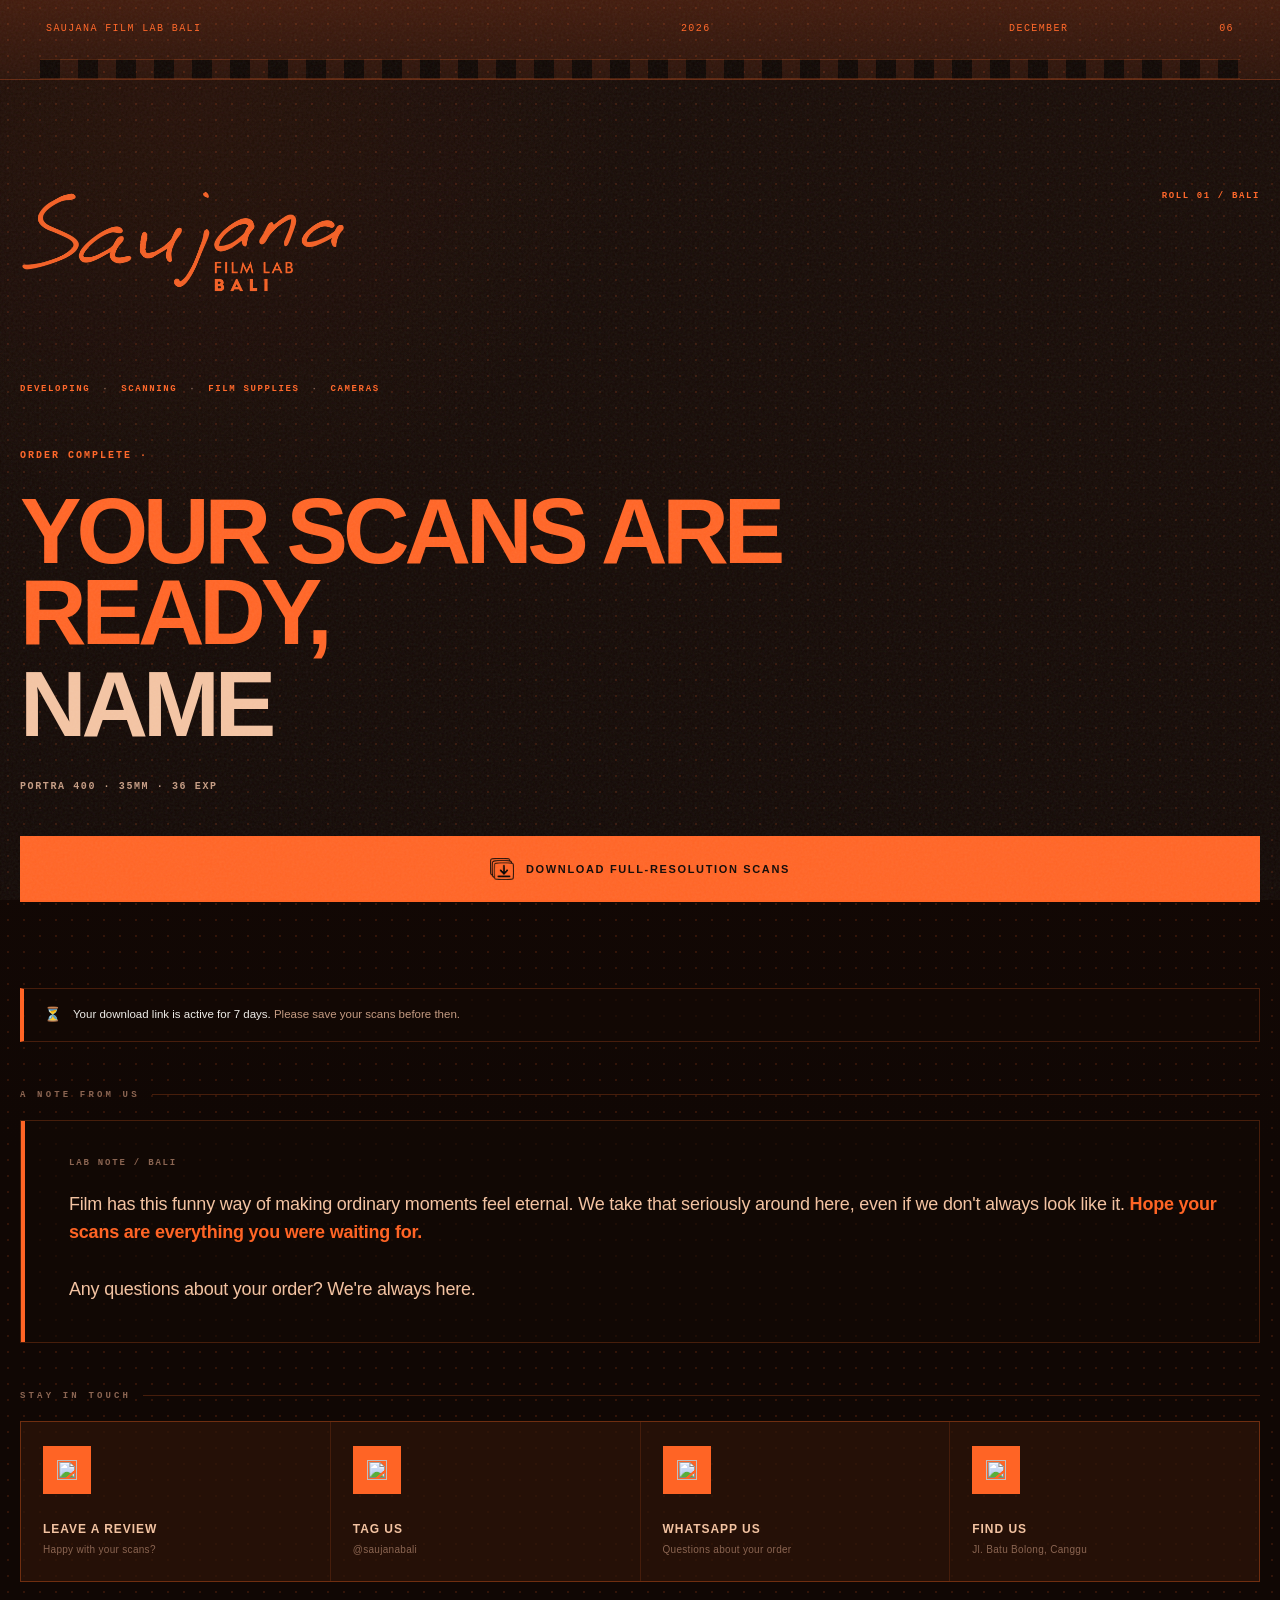
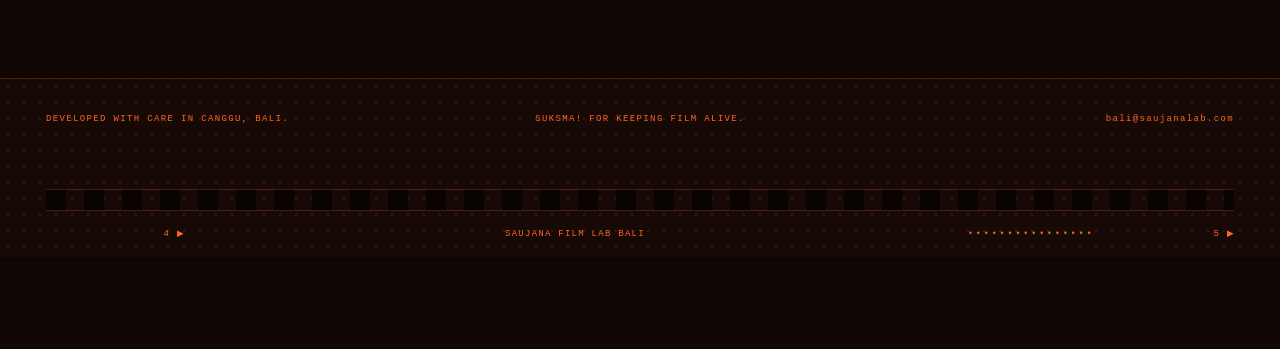
==== index.html @ 684d1df2 "Shorten No-negatives customer message" ====
<!DOCTYPE html>
<html lang="en">
<head>
  <meta charset="UTF-8" />
  <meta name="viewport" content="width=device-width, initial-scale=1.0" />
  <title>Your Scans are Ready — Saujana Film Lab Bali</title>
  <link rel="icon" type="image/png" href="saujana-delivery-favicon.png" />
  <link rel="apple-touch-icon" href="saujana-delivery-favicon.png" />
  <link href="https://fonts.googleapis.com/css2?family=Cormorant+Garamond:ital,wght@0,300;0,400;1,300;1,400&family=Montserrat:wght@300;400;500&display=swap" rel="stylesheet" />
  <!-- WhatsApp / Social Media Preview Tags -->
  <meta property="og:title" content="Your scans are done! 🎞️" />
  <meta property="og:description" content="Fresh from our scanner, delivered to you!" />
  <meta property="og:image" content="https://bali-scans.saujanalab.com/sb-scans-done-wide.png" />
  <meta property="og:image:secure_url" content="https://bali-scans.saujanalab.com/sb-scans-done-wide.png" />
  <meta property="og:image:type" content="image/png" />
  <meta property="og:image:width" content="1200" />
  <meta property="og:image:height" content="630" />
  <meta property="og:type" content="website" />
  <meta property="og:url" content="https://bali-scans.saujanalab.com/" />

  <meta name="twitter:card" content="summary_large_image" />
  <meta name="twitter:title" content="Your scans are done! 🎞️" />
  <meta name="twitter:description" content="Fresh from our scanner, delivered to you!" />
  <meta name="twitter:image" content="https://bali-scans.saujanalab.com/sb-scans-done-wide.png" />
  <link rel="stylesheet" href="bali-delivery-trial.css?v=20261012-negatives" />
  <script src="negative-collection.js?v=20261013-no-copy"></script>
  <script>
    (() => {
      const previewParams = new URLSearchParams(window.location.search);
      if (previewParams.get('theme') !== 'classic') {
        document.documentElement.dataset.deliveryTheme = 'bali';
        const requestedTheme = previewParams.get('negative');
        document.documentElement.dataset.negative =
          requestedTheme === 'bw' || requestedTheme === 'classic' ? requestedTheme : 'colour';
        if (
          previewParams.get('preview') === '1' ||
          window.location.hostname === '127.0.0.1' ||
          window.location.hostname === 'localhost'
        ) {
          document.documentElement.dataset.themePreview = 'true';
        }
      }
    })();
  </script>

  <style>
    *, *::before, *::after { box-sizing: border-box; margin: 0; padding: 0; }

    :root {
      --black: #0a0a0a;
      --off-black: #111111;
      --dark: #1a1a1a;
      --mid: #2e2e2e;
      --dim: #555;
      --muted: #888;
      --light: #c8c8c8;
      --off-white: #eeece8;
      --white: #fafaf8;
      --grain-opacity: 0.045;
    }

    html { scroll-behavior: smooth; }

    body {
      background-color: var(--black);
      color: var(--off-white);
      font-family: 'Montserrat', sans-serif;
      font-weight: 300;
      min-height: 100vh;
      overflow-x: hidden;
      cursor: default;
    }

    /* grain overlay */
    body::before {
      content: '';
      position: fixed;
      inset: 0;
      background-image: url("data:image/svg+xml,%3Csvg viewBox='0 0 512 512' xmlns='http://www.w3.org/2000/svg'%3E%3Cfilter id='noise'%3E%3CfeTurbulence type='fractalNoise' baseFrequency='0.75' numOctaves='4' stitchTiles='stitch'/%3E%3C/filter%3E%3Crect width='100%25' height='100%25' filter='url(%23noise)' opacity='1'/%3E%3C/svg%3E");
      opacity: var(--grain-opacity);
      pointer-events: none;
      z-index: 100;
    }

    /* sprocket strip top */
    .sprocket-strip {
      width: 100%;
      height: 36px;
      background: var(--off-black);
      border-bottom: 1px solid #222;
      display: flex;
      align-items: center;
      padding: 0 24px;
      gap: 0;
      overflow: hidden;
      position: relative;
    }
    .sprocket-strip::after {
      content: '';
      position: absolute;
      bottom: 0;
      left: 0;
      right: 0;
      height: 1px;
      background: linear-gradient(90deg, transparent, #333 20%, #333 80%, transparent);
    }
    .sprocket-hole {
      width: 18px;
      height: 22px;
      border: 1.5px solid #333;
      border-radius: 3px;
      margin-right: 28px;
      flex-shrink: 0;
      opacity: 0.6;
    }
    .frame-counter {
      position: absolute;
      right: 24px;
      font-size: 9px;
      letter-spacing: 0.2em;
      color: var(--dim);
      font-family: 'Montserrat', monospace;
    }

    /* main layout */
    .page {
      max-width: 680px;
      margin: 0 auto;
      padding: 0 32px 80px;
    }

    /* header */
    .header {
      padding: 64px 0 48px;
      text-align: center;
      opacity: 0;
      animation: fadeUp 1s ease 0.1s forwards;
    }

    .logo-wrap {
      display: inline-block;
      margin-bottom: 32px;
    }

    .logo-wrap img {
      width: 220px;
      opacity: 0.95;

    }

    .tagline {
      font-size: 10px;
      letter-spacing: 0.35em;
      color: var(--muted);
      text-transform: uppercase;
      margin-top: 4px;
    }

    /* divider */
    .divider {
      display: flex;
      align-items: center;
      gap: 16px;
      margin: 40px 0;
      opacity: 0;
      animation: fadeUp 1s ease 0.3s forwards;
    }
    .divider-line {
      flex: 1;
      height: 1px;
      background: linear-gradient(90deg, transparent, #2e2e2e);
    }
    .divider-line:last-child {
      background: linear-gradient(90deg, #2e2e2e, transparent);
    }
    .divider-icon {
      font-size: 16px;
      color: var(--dim);
      letter-spacing: 0.1em;
    }

    /* ready card */
    .ready-card {
      text-align: center;
      padding: 52px 40px;
      background: var(--off-black);
      border: 1px solid #222;
      border-radius: 2px;
      position: relative;
      overflow: hidden;
      opacity: 0;
      animation: fadeUp 1s ease 0.4s forwards;
    }
    .ready-card::before {
      content: '';
      position: absolute;
      top: 0; left: 0; right: 0;
      height: 1px;
      background: linear-gradient(90deg, transparent, #444, transparent);
    }

    .ready-eyebrow {
      font-size: 9px;
      letter-spacing: 0.4em;
      text-transform: uppercase;
      color: var(--muted);
      margin-bottom: 20px;
    }

    .ready-headline {
      font-family: 'Cormorant Garamond', serif;
      font-size: clamp(32px, 6vw, 48px);
      font-weight: 300;
      font-style: italic;
      color: var(--white);
      line-height: 1.15;
      margin-bottom: 8px;
      letter-spacing: -0.01em;
    }

    .ready-name {
      font-family: 'Cormorant Garamond', serif;
      font-size: clamp(32px, 6vw, 48px);
      font-weight: 400;
      color: var(--white);
      line-height: 1.15;
    }

    .ready-sub {
      margin-top: 20px;
      font-size: 11px;
      letter-spacing: 0.15em;
      color: var(--muted);
    }

    /* download button */
    .download-wrap {
      margin-top: 36px;
      display: flex;
      justify-content: center;
    }

    .btn-download {
      display: inline-flex;
      align-items: center;
      gap: 12px;
      padding: 16px 40px;
      background: var(--off-white);
      color: var(--black);
      text-decoration: none;
      font-size: 11px;
      font-weight: 500;
      letter-spacing: 0.25em;
      text-transform: uppercase;
      border-radius: 1px;
      transition: all 0.3s ease;
      position: relative;
      overflow: hidden;
    }
    .btn-download::before {
      content: '';
      position: absolute;
      inset: 0;
      background: var(--white);
      transform: scaleX(0);
      transform-origin: left;
      transition: transform 0.3s ease;
    }
    .btn-download:hover::before { transform: scaleX(1); }
    .btn-download span, .btn-download svg { position: relative; z-index: 1; }
    .btn-download:hover { letter-spacing: 0.3em; }

    /* notice */
    .notice {
      margin-top: 24px;
      display: flex;
      align-items: flex-start;
      gap: 12px;
      background: #161616;
      border: 1px solid #222;
      border-left: 2px solid #444;
      padding: 16px 20px;
      border-radius: 1px;
      text-align: left;
      opacity: 0;
      animation: fadeUp 1s ease 0.55s forwards;
    }
    .notice-icon { font-size: 14px; margin-top: 1px; flex-shrink: 0; }
    .notice p {
      font-size: 11.5px;
      line-height: 1.7;
      color: var(--light);
    }
    .notice p strong {
      color: var(--off-white);
      font-weight: 500;
    }

    /* info section */
    .info-section {
      margin-top: 48px;
      opacity: 0;
      animation: fadeUp 1s ease 0.65s forwards;
    }

    .info-label {
      font-size: 9px;
      letter-spacing: 0.35em;
      text-transform: uppercase;
      color: var(--dim);
      margin-bottom: 20px;
      display: flex;
      align-items: center;
      gap: 12px;
    }
    .info-label::after {
      content: '';
      flex: 1;
      height: 1px;
      background: #222;
    }

    .message-block {
      background: var(--off-black);
      border: 1px solid #1e1e1e;
      padding: 32px 36px;
      border-radius: 1px;
      font-family: 'Cormorant Garamond', serif;
      font-size: 18px;
      font-weight: 300;
      line-height: 1.8;
      color: var(--light);
      font-style: italic;
    }
    .message-block strong {
      font-style: normal;
      font-weight: 400;
      color: var(--off-white);
    }

    /* actions */
    .actions {
      margin-top: 48px;
      opacity: 0;
      animation: fadeUp 1s ease 0.75s forwards;
    }

    .action-grid {
      display: grid;
      grid-template-columns: 1fr 1fr;
      gap: 12px;
    }

    .action-card {
      display: flex;
      align-items: center;
      gap: 14px;
      padding: 20px 22px;
      background: var(--off-black);
      border: 1px solid #1e1e1e;
      border-radius: 1px;
      text-decoration: none;
      color: var(--light);
      transition: all 0.25s ease;
      position: relative;
      overflow: hidden;
    }
    .action-card::before {
      content: '';
      position: absolute;
      inset: 0;
      background: #1a1a1a;
      transform: scaleY(0);
      transform-origin: bottom;
      transition: transform 0.25s ease;
    }
    .action-card:hover::before { transform: scaleY(1); }
    .action-card:hover { border-color: #333; color: var(--off-white); }
    .action-card > * { position: relative; z-index: 1; }

    .action-icon {
      width: 36px;
      height: 36px;
      background: #222;
      border-radius: 50%;
      display: flex;
      align-items: center;
      justify-content: center;
      font-size: 15px;
      flex-shrink: 0;
      transition: background 0.25s ease;
    }
    .action-card:hover .action-icon { background: #2e2e2e; }

    .action-text { }
    .action-title {
      font-size: 11px;
      font-weight: 500;
      letter-spacing: 0.1em;
      text-transform: uppercase;
      color: var(--off-white);
      margin-bottom: 3px;
    }
    .action-sub {
      font-size: 10.5px;
      color: var(--muted);
      letter-spacing: 0.03em;
    }

    /* footer */
    .footer {
      margin-top: 72px;
      text-align: center;
      opacity: 0;
      animation: fadeUp 1s ease 0.85s forwards;
    }

    .footer-logo {
      width: 80px;
      opacity: 0.2;
      margin-bottom: 16px;
    }

    .footer-text {
      font-size: 10px;
      letter-spacing: 0.2em;
      color: var(--dim);
      line-height: 2;
      text-transform: uppercase;
    }

    /* sprocket strip bottom */
    .sprocket-strip-bottom {
      margin-top: 56px;
    }

    /* animations */
    @keyframes fadeUp {
      from { opacity: 0; transform: translateY(18px); }
      to   { opacity: 1; transform: translateY(0); }
    }

    /* mobile */
    @media (max-width: 520px) {
      .page { padding: 0 20px 64px; }
      .ready-card { padding: 40px 24px; }
      .message-block { padding: 24px; font-size: 16px; }
      .action-grid { grid-template-columns: 1fr; }
    }

    /* contact sheets */
    .page { max-width: 1040px; }
    .logo-wrap img {
      display: block;
      width: 260px;
      height: auto;
      max-height: none;
      object-fit: contain;
    }
    .ready-card { padding: 58px 52px; }
    .btn-download {
      width: 100%; justify-content: center; gap: 12px;
      background: #d19a2a; color: #0a0a0a;
      box-shadow: 0 8px 22px rgba(0,0,0,.22), inset 0 1px rgba(255,255,255,.24);
    }
    .btn-download::before { background: #e0aa3e; }
    .btn-download.is-disabled {
      opacity: .48;
      cursor: wait;
      pointer-events: none;
      box-shadow: none;
    }
    .button-image-icon { width: 24px; height: 24px; object-fit: contain; flex: 0 0 24px; position: relative; z-index: 1; }
    .contact-sheets { margin-top: 36px; padding-top: 28px; border-top: 1px solid #242424; }
    .contact-sheets.is-loading { min-height: 280px; }
    .contact-loading-state {
      min-height: 250px;
      display: flex;
      flex-direction: column;
      align-items: center;
      justify-content: center;
      gap: 10px;
      padding: 36px 24px;
      background: #090909;
      border: 1px solid #242424;
      text-align: center;
    }
    .contact-loading-state[hidden], .contact-stage[hidden] { display: none; }
    .contact-loading-mark {
      width: 34px;
      height: 34px;
      margin-bottom: 7px;
      border: 2px solid #343434;
      border-top-color: #d19a2a;
      border-radius: 50%;
      animation: contact-loading-spin .9s linear infinite;
    }
    .contact-loading-state strong {
      color: var(--off-white);
      font: 500 11px 'Montserrat',sans-serif;
      letter-spacing: .13em;
      text-transform: uppercase;
    }
    .contact-loading-state span {
      color: var(--muted);
      font-size: 10px;
      letter-spacing: .06em;
    }
    @keyframes contact-loading-spin { to { transform: rotate(360deg); } }
    .contact-stage { position: relative; padding: 8px; background: #090909; border: 1px solid #242424; }
    .contact-slide { display: none; text-align: left; }
    .contact-slide.active { display: block; }
    .contact-slide > img { display: block; width: 100%; height: auto; }
    .contact-stage[data-format="portrait"] .contact-slide > img { width: min(100%, 440px); margin: 0 auto; }
    .contact-caption { display: flex; justify-content: space-between; gap: 16px; padding: 11px 3px 3px; color: var(--muted); font-size: 9px; letter-spacing: .12em; text-transform: uppercase; }
    .contact-caption strong { color: var(--light); font-weight: 500; }
    .contact-tools { display: grid; gap: 8px; margin: 12px 0 0; }
    .contact-format-toggle { display: grid; grid-template-columns: 1fr 1fr; gap: 8px; }
    .contact-format-button { min-height: 42px; background: #101010; border: 1px solid #303030; color: var(--muted); font: 500 8px 'Montserrat',sans-serif; letter-spacing: .18em; text-transform: uppercase; cursor: pointer; transition: .22s ease; }
    .contact-format-button:hover,
    .contact-format-button.active { border-color: #d19a2a; color: #0a0a0a; background: #d19a2a; }
    .contact-actions { display: grid; grid-template-columns: 1fr 1fr; gap: 8px; margin-top: 12px; }
    .contact-button { display: flex; align-items: center; justify-content: center; gap: 11px; min-height: 50px; padding: 11px 9px; background: linear-gradient(180deg,#1b1b1b,#131313); border: 1px solid #303030; color: var(--light); font: 500 8px 'Montserrat',sans-serif; letter-spacing: .14em; text-transform: uppercase; cursor: pointer; transition: .22s ease; }
    .contact-button:hover { transform: translateY(-2px); border-color: #7a5a24; color: var(--white); }
    .contact-button img { filter: invert(1); }
    .contact-nav { position: absolute; top: 42%; transform: translateY(-50%); width: 42px; height: 42px; border-radius: 50%; border: 1px solid #505050; background: rgba(12,12,12,.88); color: var(--white); font: 24px 'Cormorant Garamond',serif; cursor: pointer; }
    .contact-nav:hover { background: #d19a2a; border-color: #d19a2a; color: #0a0a0a; }
    .contact-prev { left: 14px; } .contact-next { right: 14px; }
    .contact-dots { display: flex; justify-content: center; gap: 7px; margin-top: 12px; }
    .contact-dot { width: 6px; height: 6px; border: 0; border-radius: 50%; background: #444; padding: 0; cursor: pointer; }
    .contact-dot.active { background: var(--off-white); }
    @media (max-width: 520px) {
      .ready-card { padding: 40px 24px; }
      .contact-actions { grid-template-columns: 1fr; }
      .contact-caption { display: block; }
      .contact-caption span { display: block; margin-top: 5px; }
    }
  </style>
</head>
<body>
  <svg aria-hidden="true" focusable="false" width="0" height="0"
       style="position:absolute;width:0;height:0;overflow:hidden">
    <filter id="logo-colour-tint" color-interpolation-filters="sRGB">
      <feColorMatrix type="matrix" values="
        0 0 0 0 1
        0 0 0 0 0.392157
        0 0 0 0 0.145098
        0 0 0 1 0" />
    </filter>
    <filter id="logo-classic-tint" color-interpolation-filters="sRGB">
      <feColorMatrix type="matrix" values="
        0 0 0 0 0.788235
        0 0 0 0 0.631373
        0 0 0 0 0.360784
        0 0 0 1 0" />
    </filter>
  </svg>
  <nav class="theme-preview-switch" aria-label="Delivery theme preview">
    <span>Negative preview</span>
    <a href="?theme=bali&negative=colour&date=2026-07-31&order=0000065&name=Ivan%20Y.&film=Kodak%20Ultramax%20400%20%C3%97%206&link=%23&sheets=1">Colour</a>
    <a href="?theme=bali&negative=bw&date=2026-07-31&order=0000065&name=Ivan%20Y.&film=Kentmere%20400%20%C3%97%206&link=%23&sheets=1">B&amp;W</a>
    <a href="?theme=bali&negative=classic&date=2026-07-31&order=0000065&name=Ivan%20Y.&film=Kodak%20Ultramax%20400%20%C3%97%206&link=%23&sheets=1">Classic</a>
  </nav>

  <!-- top film strip -->
  <div class="sprocket-strip sprocket-strip-top">
    <div class="bali-film-meta" aria-hidden="true">
      <span>SAUJANA FILM LAB BALI</span>
      <span>36 <b>▶</b></span>
      <span class="bali-negative-label"></span>
      <span class="bali-process-label"></span>
    </div>
    <div class="sprocket-hole"></div>
    <div class="sprocket-hole"></div>
    <div class="sprocket-hole"></div>
    <div class="sprocket-hole"></div>
    <div class="sprocket-hole"></div>
    <div class="sprocket-hole"></div>
    <div class="sprocket-hole"></div>
    <div class="sprocket-hole"></div>
    <div class="sprocket-hole"></div>
    <div class="sprocket-hole"></div>
    <div class="sprocket-hole"></div>
    <div class="sprocket-hole"></div>
    <div class="sprocket-hole"></div>
    <span class="frame-counter">SAUJANA · BALI</span>
  </div>

  <div class="page">

    <!-- header -->
    <div class="header">
      <div class="bali-header-meta" aria-hidden="true">
        <span>ROLL 01 / BALI</span>
      </div>
      <div class="logo-wrap">
        <img src="[data-uri]" alt="Saujana Film Lab Bali"
          onerror="this.style.display='none'; this.nextElementSibling.style.display='block';" />
        <!-- fallback text logo -->
        <div style="display:none; font-family:'Cormorant Garamond',serif; font-size:36px; font-style:italic; font-weight:300; color:var(--white); letter-spacing:-0.02em;">
          Saujana <span style="font-style:normal; font-size:14px; letter-spacing:0.3em; font-weight:400; vertical-align:middle; color:var(--muted);">FILM LAB BALI</span>
        </div>
      </div>
      <p class="bali-header-services">DEVELOPING <span>·</span> SCANNING <span>·</span> FILM SUPPLIES <span>·</span> CAMERAS</p>
    </div>

    <!-- ready card -->
    <div class="ready-card">
      <p class="ready-eyebrow">Order complete · <span id="order-display"></span></p>
      <h1 class="ready-headline">Your scans are ready,</h1>
      <p class="ready-name"><!-- CUSTOMER NAME -->Name<!-- /CUSTOMER NAME --></p>
      <p class="ready-sub"><!-- FILM INFO -->Portra 400 · 35mm · 36 exp<!-- /FILM INFO --></p>

      <div class="contact-sheets" id="contact-sheets" hidden>
        <div class="contact-loading-state" id="contact-loading-state" role="status" aria-live="polite" hidden>
          <div class="contact-loading-mark" aria-hidden="true"></div>
          <strong>Rollo is arranging your scans...</strong>
          <span>Your contact sheet will be ready in a moment.</span>
        </div>
        <div class="contact-stage" id="contact-stage" hidden>
          <div id="contact-slides"></div>
          <button class="contact-nav contact-prev" id="contact-prev" type="button" aria-label="Previous roll">‹</button>
          <button class="contact-nav contact-next" id="contact-next" type="button" aria-label="Next roll">›</button>
          <div class="contact-dots" id="contact-dots"></div>
          <div class="contact-tools">
            <div class="contact-format-toggle" role="group" aria-label="Contact sheet format">
              <button class="contact-format-button active" id="contact-format-landscape" type="button" data-format="landscape">Landscape</button>
              <button class="contact-format-button" id="contact-format-portrait" type="button" data-format="portrait">Portrait</button>
            </div>
          </div>
          <div class="contact-actions">
            <button class="contact-button" id="contact-download-selected" type="button">
              <img class="button-image-icon" src="icon-contact-download.png" alt="" aria-hidden="true">
              <span>Download contact sheet</span>
            </button>
            <button class="contact-button" id="contact-share-selected" type="button">
              <img class="button-image-icon" src="icon-contact-share.png" alt="" aria-hidden="true">
              <span>Share contact sheet</span>
            </button>
          </div>
        </div>
      </div>

      <div class="download-wrap">
        <a href="#" class="btn-download" target="_blank" rel="noopener" id="download-btn">
          <img class="button-image-icon" src="icon-full-download.png" alt="" aria-hidden="true">
          <span>Download Full-Resolution Scans</span>
        </a>
      </div>
      <div class="negative-collection-message" id="negative-collection-message" hidden>
        <p class="negative-collection-label" id="negative-collection-label"></p>
        <p id="negative-collection-copy"></p>
      </div>
    </div>

    <!-- notice -->
    <div class="notice">
      <span class="notice-icon">⏳</span>
      <p>
        <strong>Your download link is active for 7 days.</strong> Please save your scans before then.
      </p>
    </div>

    <!-- personal note -->
    <div class="info-section">
      <p class="info-label">A note from us</p>
      <div class="message-block">
        <span id="order-notes-display"></span>
        Film has this funny way of making ordinary moments feel eternal. We take that seriously around here, even if we don't always look like it. <strong>Hope your scans are everything you were waiting for.</strong>
        <br><br>
        Any questions about your order? We're always here.
      </div>
    </div>

    <!-- actions -->
    <div class="actions">
      <p class="info-label">Stay in touch</p>
      <div class="action-grid">
        <a href="https://g.page/r/CarOb39L8uCJEBM/review" target="_blank" rel="noopener" class="action-card">
          <div class="action-icon">
            <span class="legacy-action-icon">⭐</span>
            <img class="theme-action-icon" src="https://api.iconify.design/simple-icons:google.svg?color=%23000000" alt="" aria-hidden="true" />
          </div>
          <div class="action-text">
            <p class="action-title">Leave a Review</p>
            <p class="action-sub">Happy with your scans?</p>
          </div>
        </a>
        <a href="https://www.instagram.com/saujanabali" target="_blank" rel="noopener" class="action-card">
          <div class="action-icon">
            <span class="legacy-action-icon">📷</span>
            <img class="theme-action-icon" src="https://api.iconify.design/simple-icons:instagram.svg?color=%23000000" alt="" aria-hidden="true" />
          </div>
          <div class="action-text">
            <p class="action-title">Tag Us</p>
            <p class="action-sub">@saujanabali</p>
          </div>
        </a>
        <a href="http://wa.me/6282251318377" target="_blank" rel="noopener" class="action-card">
          <div class="action-icon">
            <span class="legacy-action-icon">💬</span>
            <img class="theme-action-icon" src="https://api.iconify.design/simple-icons:whatsapp.svg?color=%23000000" alt="" aria-hidden="true" />
          </div>
          <div class="action-text">
            <p class="action-title">WhatsApp Us</p>
            <p class="action-sub">Questions about your order</p>
          </div>
        </a>
        <a href="https://maps.app.goo.gl/thYiP36heXocSxuY6" target="_blank" rel="noopener" class="action-card">
          <div class="action-icon">
            <span class="legacy-action-icon">📍</span>
            <img class="theme-action-icon" src="https://api.iconify.design/simple-icons:googlemaps.svg?color=%23000000" alt="" aria-hidden="true" />
          </div>
          <div class="action-text">
            <p class="action-title">Find Us</p>
            <p class="action-sub">Jl. Batu Bolong, Canggu</p>
          </div>
        </a>
      </div>
    </div>

    <!-- footer -->
    <div class="footer">
      <p class="footer-text">
        Saujana Film Lab · Bali, Indonesia<br>
        Develop · Scan · Film Supply · Cameras<br><br>
        <a href="https://maps.app.goo.gl/thYiP36heXocSxuY6" target="_blank" rel="noopener" style="color:var(--dim); text-decoration:none; letter-spacing:0.15em; font-size:9px;">
          Jl. Pantai Batu Bolong No.25, Canggu, Bali 80361
        </a>
      </p>
      <div class="bali-footer-compact">
        <div class="bali-footer-signoff">
          <span>DEVELOPED WITH CARE IN CANGGU, BALI.</span>
          <span class="bali-footer-thanks">SUKSMA! FOR KEEPING FILM ALIVE.</span>
          <a href="mailto:bali@saujanalab.com">bali@saujanalab.com</a>
        </div>
        <div class="bali-footer-perforation" aria-hidden="true"></div>
        <div class="bali-footer-film-meta" aria-hidden="true">
          <span>4 <b>▶</b></span>
          <span>SAUJANA FILM LAB BALI</span>
          <span class="bali-footer-dots">••••••••••••••••</span>
          <span>5 <b>▶</b></span>
        </div>
      </div>
      <div class="bali-site-footer">
        <section class="bali-footer-panel">
          <p class="bali-footer-index">01 / LOCATION</p>
          <h2>COME SAY HI.</h2>
          <p>Jl. Pantai Batu Bolong No.25<br>Canggu, Bali 80361</p>
          <a href="https://maps.app.goo.gl/thYiP36heXocSxuY6" target="_blank" rel="noopener">OPEN IN MAPS ↗</a>
        </section>
        <section class="bali-footer-panel">
          <p class="bali-footer-index">02 / HOURS</p>
          <h2>ROLL IN.</h2>
          <dl>
            <div><dt>MONDAY—SATURDAY</dt><dd>11:00—20:00</dd></div>
            <div><dt>SUNDAY</dt><dd>CLOSED</dd></div>
          </dl>
        </section>
        <section class="bali-footer-panel">
          <p class="bali-footer-index">03 / SERVICES</p>
          <h2>FILM IN.<br>FILES OUT.</h2>
          <ul>
            <li><span>DEVELOPING</span><span>C-41 / B&amp;W</span></li>
            <li><span>SCANNING</span><span>35MM / 120</span></li>
            <li><span>FILM SUPPLIES</span><span>IN STORE</span></li>
          </ul>
        </section>
        <section class="bali-footer-panel">
          <p class="bali-footer-index">04 / CONTACT</p>
          <h2>STAY IN<br>THE LOOP.</h2>
          <ul>
            <li><span>WHATSAPP</span><a href="http://wa.me/6282251318377" target="_blank" rel="noopener">+62 822-5131-8377 ↗</a></li>
            <li><span>INSTAGRAM</span><a href="https://www.instagram.com/saujanabali" target="_blank" rel="noopener">@SAUJANABALI ↗</a></li>
            <li><span>WEBSITE</span><a href="https://bali.saujanalab.com/" target="_blank" rel="noopener">BALI.SAUJANALAB.COM ↗</a></li>
          </ul>
        </section>
      </div>
    </div>

    <!-- bottom film strip -->
    <div class="sprocket-strip sprocket-strip-bottom">
      <div class="sprocket-hole"></div>
      <div class="sprocket-hole"></div>
      <div class="sprocket-hole"></div>
      <div class="sprocket-hole"></div>
      <div class="sprocket-hole"></div>
      <div class="sprocket-hole"></div>
      <div class="sprocket-hole"></div>
      <div class="sprocket-hole"></div>
      <div class="sprocket-hole"></div>
      <div class="sprocket-hole"></div>
      <div class="sprocket-hole"></div>
      <div class="sprocket-hole"></div>
      <div class="sprocket-hole"></div>
    </div>

  </div>


  <script>
    const LEGACY_SHEETS_API = "https://script.google.com/macros/s/AKfycbyCCkm0VIH6jsuj6T68KktBiHgE3IKnDQEOgEogRExKxmQ4WHXaW9wK4C9gZ2hhlfk/exec";
    const DISPATCH_API = "https://bali-dispatch-api.saujanalab-bali.workers.dev";
    const LOCAL_DISPATCH_API = "http://127.0.0.1:8799";
    const ORDER_API_TIMEOUT_MS = 7000;

    (function() {
      const params       = new URLSearchParams(window.location.search);
      const order        = params.get('order');
      const name         = params.get('name');
      const film         = params.get('film');
      const link         = params.get('link');
      const notesFromUrl = params.get('notes');
      const sheetMode    = params.get('sheets');
      const deliveryDate = params.get('date');
      const collectNegatives = SaujanaNegativeCollection.normalize(params.get('collectNegatives'));
      function showNegatives(choice) {
        const copy = SaujanaNegativeCollection.deliveryCopy(choice);
        document.getElementById('negative-collection-label').textContent = copy?.title || '';
        document.getElementById('negative-collection-copy').textContent = copy?.body || '';
        document.getElementById('negative-collection-message').hidden = !copy;
      }
      showNegatives(collectNegatives);
      const contactSection = document.getElementById('contact-sheets');
      const contactLoading = document.getElementById('contact-loading-state');
      const contactStage = document.getElementById('contact-stage');
      const downloadButton = document.getElementById('download-btn');
      const downloadButtonText = downloadButton.querySelector('span');
      let contactGateTimer = null;

      function getOrderApiUrls(orderNumber) {
        const apiMode = params.get('api');
        const encodedOrder = encodeURIComponent(orderNumber);
        const urls = [];
        const isLocalPreview = window.location.protocol === 'file:'
          || window.location.hostname === 'localhost'
          || window.location.hostname === '127.0.0.1';

        if (apiMode !== 'legacy') {
          if (isLocalPreview) urls.push(`${LOCAL_DISPATCH_API}/?action=getOrder&order=${encodedOrder}`);
          urls.push(`${DISPATCH_API}/?action=getOrder&order=${encodedOrder}`);
        }
        urls.push(`${LEGACY_SHEETS_API}?action=getOrder&order=${encodedOrder}`);
        return [...new Set(urls)];
      }

      async function fetchJsonWithTimeout(url, timeoutMs) {
        const controller = new AbortController();
        const timeout = window.setTimeout(() => controller.abort(), timeoutMs);
        try {
          const response = await fetch(url,{signal:controller.signal});
          if (!response.ok) throw new Error(`Order API returned ${response.status}`);
          return await response.json();
        } finally {
          window.clearTimeout(timeout);
        }
      }

      async function fetchOrderRecord(orderNumber) {
        let firstValidRecord = null;
        const needsContactSheets = sheetMode !== '0';
        for (const url of getOrderApiUrls(orderNumber)) {
          try {
            const data = await fetchJsonWithTimeout(url,ORDER_API_TIMEOUT_MS);
            if (data && !data.error) {
              if (!firstValidRecord) firstValidRecord = data;
              const hasContactSheets = Array.isArray(data.contactSheets)
                && data.contactSheets.some(sheet => sheet && (sheet.deliveryUrl || sheet.storyUrl));
              if (!needsContactSheets || hasContactSheets) return data;
            }
          } catch (error) {
            console.warn('Could not load order record from this source',error);
          }
        }
        return firstValidRecord;
      }

      function showDeliveryDate(value) {
        let date;
        if (value && /^\d{4}-\d{2}-\d{2}$/.test(value)) {
          const parts = value.split('-').map(Number);
          date = new Date(parts[0], parts[1] - 1, parts[2]);
        } else {
          date = value ? new Date(value) : new Date();
        }
        if (Number.isNaN(date.getTime())) date = new Date();
        const cells = document.querySelectorAll('.bali-film-meta > span');
        if (cells.length < 4) return;
        cells[1].textContent = String(date.getFullYear());
        cells[2].textContent = date.toLocaleString('en-US',{month:'long'}).toUpperCase();
        cells[3].textContent = String(date.getDate()).padStart(2,'0');
      }

      showDeliveryDate(deliveryDate);

      // Populate page instantly from URL params
      if (order) document.getElementById('order-display').textContent = order;
      if (name)  document.querySelector('.ready-name').textContent = name;
      if (film)  document.querySelector('.ready-sub').textContent = film;
      if (link)  downloadButton.href = decodeURIComponent(link);

      function setFullResolutionReady(ready) {
        downloadButton.classList.toggle('is-disabled', !ready);
        downloadButton.setAttribute('aria-disabled', ready ? 'false' : 'true');
        if (ready) {
          downloadButton.removeAttribute('tabindex');
          downloadButtonText.textContent = 'Download Full-Resolution Scans';
        } else {
          downloadButton.setAttribute('tabindex','-1');
          downloadButtonText.textContent = 'Preparing your scans...';
        }
      }

      function beginContactSheetCheck() {
        contactSection.hidden = false;
        contactSection.classList.add('is-loading');
        contactLoading.hidden = false;
        contactStage.hidden = true;
        setFullResolutionReady(false);
        contactGateTimer = window.setTimeout(() => setFullResolutionReady(true), 8000);
      }

      function finishContactSheetCheck(hasSheets) {
        if (contactGateTimer) window.clearTimeout(contactGateTimer);
        contactGateTimer = null;
        contactSection.classList.remove('is-loading');
        contactLoading.hidden = true;
        contactStage.hidden = !hasSheets;
        contactSection.hidden = !hasSheets;
        setFullResolutionReady(true);
      }

      if (order && sheetMode !== '0') beginContactSheetCheck();
      else setFullResolutionReady(true);

      function showNotes(notes) {
        if (!notes) return;
        const notesEl = document.getElementById('order-notes-display');
        if (!notesEl) return;
        const note = document.createElement('span');
        note.style.cssText = 'display:block;padding:12px 16px;margin-bottom:16px;background:#161616;border-left:2px solid #444;border-radius:1px;font-style:normal;font-size:14px;color:var(--off-white);line-height:1.7;';
        const label = document.createElement('strong');
        label.textContent = 'Order Note: ';
        note.append('📋 ', label, String(notes));
        notesEl.replaceChildren(note);
      }

      const safeFileName = value => String(value || 'saujana-roll').replace(/[<>:"/\\|?*]/g,'-');

      async function getRemoteFile(url, fileName) {
        const response = await fetch(url);
        if (!response.ok) throw new Error('Could not retrieve this contact sheet');
        return new File([await response.blob()], fileName, {type:'image/jpeg'});
      }

      function downloadRemoteFile(url, fileName) {
        const downloadUrl = new URL(url, window.location.href);
        downloadUrl.searchParams.set('download', fileName);
        const link = document.createElement('a');
        link.href = downloadUrl.href;
        link.download = fileName;
        link.target = '_blank';
        link.rel = 'noopener';
        document.body.appendChild(link);
        link.click();
        link.remove();
      }

      async function shareRemoteFile(url, fileName) {
        try {
          const file = await getRemoteFile(url, fileName);
          if (navigator.canShare && navigator.canShare({files:[file]})) {
            await navigator.share({files:[file]});
            return;
          }
        } catch (error) {
          if (error && error.name === 'AbortError') return;
        }
        downloadRemoteFile(url, fileName);
        window.alert('The contact sheet has been downloaded. You can share it from your Photos or Files app.');
      }

      function withButtonBusy(button, onClick) {
        button.addEventListener('click', async () => {
          button.disabled = true;
          try { await onClick(); }
          catch (error) { window.alert(error.message || 'Please try again.'); }
          finally { button.disabled = false; }
        });
      }

      function renderContactSheets(sheets) {
        const validSheets = Array.isArray(sheets)
          ? sheets.filter(sheet => sheet && (sheet.deliveryUrl || sheet.storyUrl))
          : [];
        if (!validSheets.length) return false;

        const section = document.getElementById('contact-sheets');
        const stage = document.getElementById('contact-stage');
        const slidesRoot = document.getElementById('contact-slides');
        const dotsRoot = document.getElementById('contact-dots');
        const previous = document.getElementById('contact-prev');
        const next = document.getElementById('contact-next');
        const formatButtons = Array.from(document.querySelectorAll('.contact-format-button'));
        const downloadSelected = document.getElementById('contact-download-selected');
        const shareSelected = document.getElementById('contact-share-selected');
        let current = 0;
        let selectedFormat = 'landscape';

        const getSheetUrl = sheet => selectedFormat === 'portrait'
          ? (sheet.storyUrl || sheet.deliveryUrl)
          : (sheet.deliveryUrl || sheet.storyUrl);
        const getFileSuffix = () => selectedFormat === 'portrait' ? 'contact-story' : 'contact-4x3';
        const getCurrentFile = () => {
          const sheet = validSheets[current];
          const filmName = sheet.filmName || `Roll ${current+1}`;
          return {
            url: getSheetUrl(sheet),
            fileName: `${safeFileName(filmName)}_${getFileSuffix()}.jpg`
          };
        };
        const updateContactFormat = format => {
          selectedFormat = format === 'portrait' ? 'portrait' : 'landscape';
          stage.dataset.format = selectedFormat;
          formatButtons.forEach(button => button.classList.toggle('active',button.dataset.format === selectedFormat));
          slidesRoot.querySelectorAll('.contact-preview').forEach((preview,index) => {
            preview.src = getSheetUrl(validSheets[index]);
          });
        };

        validSheets.forEach((sheet,index) => {
          const filmName = sheet.filmName || `Roll ${index+1}`;
          const slide = document.createElement('article');
          slide.className = `contact-slide${index===0?' active':''}`;

          const preview = document.createElement('img');
          preview.className = 'contact-preview';
          preview.src = getSheetUrl(sheet);
          preview.alt = `${filmName} contact sheet`;
          preview.loading = index ? 'lazy' : 'eager';

          const caption = document.createElement('div');
          caption.className = 'contact-caption';
          const title = document.createElement('strong');
          title.textContent = filmName;
          const frames = document.createElement('span');
          frames.textContent = `${Number(sheet.frameCount)||0} frames`;
          caption.append(title,frames);

          slide.append(preview,caption);
          slidesRoot.appendChild(slide);

          const dot = document.createElement('button');
          dot.className = `contact-dot${index===0?' active':''}`;
          dot.type = 'button';
          dot.setAttribute('aria-label',`Show roll ${index+1}`);
          dot.addEventListener('click',() => show(index));
          dotsRoot.appendChild(dot);
        });

        const slides = Array.from(slidesRoot.children);
        const dots = Array.from(dotsRoot.children);
        function show(index) {
          current = (index + slides.length) % slides.length;
          slides.forEach((slide,n) => slide.classList.toggle('active',n===current));
          dots.forEach((dot,n) => dot.classList.toggle('active',n===current));
        }
        previous.addEventListener('click',() => show(current-1));
        next.addEventListener('click',() => show(current+1));
        previous.hidden = next.hidden = dotsRoot.hidden = validSheets.length < 2;
        formatButtons.forEach(button => {
          button.addEventListener('click',() => updateContactFormat(button.dataset.format || 'landscape'));
        });
        withButtonBusy(downloadSelected,() => {
          const file = getCurrentFile();
          downloadRemoteFile(file.url,file.fileName);
        });
        withButtonBusy(shareSelected,() => {
          const file = getCurrentFile();
          return shareRemoteFile(file.url,file.fileName);
        });
        updateContactFormat(selectedFormat);
        section.hidden = false;
        const firstPreview = slides[0].querySelector('img');
        const revealContactSheets = () => finishContactSheetCheck(true);
        if (firstPreview.complete) revealContactSheets();
        else {
          firstPreview.addEventListener('load',revealContactSheets,{once:true});
          firstPreview.addEventListener('error',revealContactSheets,{once:true});
        }
        return true;
      }

      if (notesFromUrl) showNotes(notesFromUrl);

      // Fetch the authoritative order record and any published contact sheets.
      if (order) {
        fetchOrderRecord(order)
          .then(data => {
            if (!data || data.error) {
              finishContactSheetCheck(false);
              return;
            }
            if (data.customerName) document.querySelector('.ready-name').textContent = data.customerName;
            // A customer-facing roll summary in the delivery URL takes priority over
            // the operational roll list stored in the Orders sheet.
            if (data.film && !film) document.querySelector('.ready-sub').textContent = data.film;
            if (data.driveLink) downloadButton.href = data.driveLink;
            if (data.notes && !notesFromUrl) showNotes(data.notes);
            // Only opted-in new links may show collection information. Older links stay unchanged.
            if (collectNegatives && Object.prototype.hasOwnProperty.call(data,'collectNegatives')) showNegatives(data.collectNegatives);
            if (!renderContactSheets(data.contactSheets)) finishContactSheetCheck(false);
          })
          .catch(() => finishContactSheetCheck(false));
      }
    })();
  </script>

</body>
</html>
---- bali-delivery-trial.css ----
/*
  Saujana Bali delivery-page visual trial.
  It is opt-in via ?theme=bali and does not affect the current production look.
  The negative choice changes the surrounding page palette only; scan pixels
  and generated contact sheets are never filtered or altered.
*/

.theme-preview-switch { display: none; }
.theme-action-icon { display: none; }

.negative-collection-message {
  margin-top:20px;
  padding:14px 16px;
  border:1px solid var(--bali-line, #333);
  background:var(--bali-surface-raised, #171717);
  color:var(--bali-paper, #eee);
  font-family:"Helvetica Neue",Helvetica,Arial,sans-serif;
  font-size:13px;
  line-height:1.65;
  letter-spacing:0;
  text-align:left;
}

.negative-collection-message[hidden] { display:none; }
.negative-collection-label {
  margin-bottom:5px;
  font-size:11px;
  font-weight:700;
  color:var(--bali-accent, #c9a15c);
}

/* Preview-only site chrome stays out of the existing production theme. */
.bali-header-meta,
.bali-header-services,
.bali-film-meta,
.bali-footer-compact,
.bali-site-footer {
  display: none;
}

html[data-delivery-theme="bali"] {
  --bali-ink: #100704;
  --bali-surface: #180b06;
  --bali-surface-raised: #201009;
  --bali-line: rgba(242, 100, 37, .24);
  --bali-accent: #ff6425;
  --bali-accent-soft: #d55524;
  --bali-paper: #f3c3a2;
  --bali-copy: #c49b82;
  --bali-muted: #8b6552;
  --bali-grain: .075;
  background: var(--bali-ink);
}

html[data-delivery-theme="bali"][data-negative="bw"] {
  --bali-ink: #090909;
  --bali-surface: #111;
  --bali-surface-raised: #171717;
  --bali-line: rgba(238, 238, 232, .22);
  --bali-accent: #eeeae2;
  --bali-accent-soft: #b9b8b3;
  --bali-paper: #f3f1eb;
  --bali-copy: #c4c3be;
  --bali-muted: #777671;
  --bali-grain: .055;
}

html[data-delivery-theme="bali"][data-negative="classic"] {
  --bali-ink: #0a0b0c;
  --bali-surface: #111315;
  --bali-surface-raised: #181b1e;
  --bali-line: rgba(199, 159, 84, .21);
  --bali-accent: #c9a15c;
  --bali-accent-soft: #987846;
  --bali-paper: #ece7db;
  --bali-copy: #bab5aa;
  --bali-muted: #716e68;
  --bali-grain: .04;
}

html[data-delivery-theme="bali"] body {
  background:
    radial-gradient(circle, color-mix(in srgb, var(--bali-accent) 14%, transparent) 0 1px, transparent 1.2px) 0 0 / 16px 16px,
    radial-gradient(circle at 14% 4%, rgba(111, 41, 15, .16), transparent 28rem),
    linear-gradient(180deg, var(--bali-surface) 0, var(--bali-ink) 72rem);
  color: var(--bali-paper);
  font-family: "Helvetica Neue", Helvetica, Arial, sans-serif;
  font-weight: 400;
}

html[data-delivery-theme="bali"] body::before {
  opacity: var(--bali-grain);
  mix-blend-mode: screen;
}

html[data-delivery-theme="bali"][data-theme-preview="true"] .theme-preview-switch {
  position: fixed;
  z-index: 500;
  top: auto;
  right: 24px;
  bottom: 24px;
  display: flex;
  align-items: center;
  gap: 4px;
  padding: 5px;
  background: rgba(10, 5, 3, .82);
  border: 1px solid var(--bali-line);
  backdrop-filter: blur(12px);
}

html[data-delivery-theme="bali"] .theme-preview-switch span {
  padding: 0 10px 0 8px;
  color: var(--bali-muted);
  font: 600 8px/1 "Helvetica Neue", Helvetica, Arial, sans-serif;
  letter-spacing: .17em;
  text-transform: uppercase;
}

html[data-delivery-theme="bali"] .theme-preview-switch a {
  padding: 8px 10px;
  color: var(--bali-paper);
  border: 1px solid transparent;
  font: 700 8px/1 "Helvetica Neue", Helvetica, Arial, sans-serif;
  letter-spacing: .12em;
  text-decoration: none;
  text-transform: uppercase;
}

html[data-delivery-theme="bali"][data-negative="colour"] .theme-preview-switch a:first-of-type,
html[data-delivery-theme="bali"][data-negative="bw"] .theme-preview-switch a:nth-of-type(2),
html[data-delivery-theme="bali"][data-negative="classic"] .theme-preview-switch a:nth-of-type(3) {
  color: var(--bali-ink);
  background: var(--bali-accent);
}

html[data-delivery-theme="bali"] .sprocket-strip {
  height: 48px;
  padding: 0 50px;
  background:
    linear-gradient(180deg, rgba(68, 27, 12, .92), rgba(43, 18, 9, .94)),
    var(--bali-surface);
  border-color: rgba(255, 100, 37, .17);
}

html[data-delivery-theme="bali"][data-negative="bw"] .sprocket-strip {
  background: linear-gradient(180deg, #222, #151515);
}

html[data-delivery-theme="bali"][data-negative="classic"] .sprocket-strip {
  background: linear-gradient(180deg, #222427, #151719);
}

html[data-delivery-theme="bali"] .sprocket-hole {
  width: 22px;
  height: 14px;
  margin-right: 16px;
  border: 0;
  border-radius: 0;
  background: rgba(5, 2, 1, .72);
  opacity: .84;
}

html[data-delivery-theme="bali"] .frame-counter {
  right: 50px;
  color: var(--bali-copy);
  font-family: "Courier New", monospace;
  font-weight: 700;
  letter-spacing: .18em;
}

html[data-delivery-theme="bali"] .frame-counter::before {
  content: "COLOR NEGATIVE  ·  36 ▶  ·  ";
}

html[data-delivery-theme="bali"][data-negative="bw"] .frame-counter::before {
  content: "B&W NEGATIVE  ·  36 ▶  ·  ";
}

html[data-delivery-theme="bali"][data-negative="classic"] .frame-counter::before {
  content: "SAUJANA CLASSIC  ·  FRAME 36  ·  ";
}

/* Website-style film metadata rail used by the Bali preview header. */
html[data-delivery-theme="bali"] .sprocket-strip-top {
  height: 80px;
  padding: 0;
}

html[data-delivery-theme="bali"] .sprocket-strip-top .sprocket-hole,
html[data-delivery-theme="bali"] .sprocket-strip-top .frame-counter {
  display: none;
}

html[data-delivery-theme="bali"] .sprocket-strip-top::before {
  content: "";
  position: absolute;
  inset: 0;
  background:
    radial-gradient(circle, color-mix(in srgb, var(--bali-accent) 15%, transparent) 0 1px, transparent 1.2px) 0 0 / 16px 16px;
  pointer-events: none;
}

html[data-delivery-theme="bali"] .sprocket-strip-top::after {
  content: "";
  position: absolute;
  right: 40px;
  bottom: 0;
  left: 40px;
  height: 20px;
  background:
    repeating-linear-gradient(
      90deg,
      rgba(5, 2, 1, .76) 0 20px,
      transparent 20px 38px
    );
  border-top: 1px solid var(--bali-line);
  border-bottom: 1px solid var(--bali-line);
}

html[data-delivery-theme="bali"] .bali-film-meta {
  display: grid;
  position: absolute;
  z-index: 1;
  top: 0;
  right: 46px;
  left: 46px;
  height: 58px;
  grid-template-columns: 1.35fr .9fr 1fr auto;
  align-items: center;
  color: var(--bali-accent);
  font: 400 10px/1 "Courier New", monospace;
  letter-spacing: .14em;
}

html[data-delivery-theme="bali"] .bali-film-meta span:nth-child(2),
html[data-delivery-theme="bali"] .bali-film-meta span:nth-child(3) {
  justify-self: center;
}

html[data-delivery-theme="bali"] .bali-film-meta b {
  font-size: 9px;
}

html[data-delivery-theme="bali"] .bali-negative-label::before {
  content: "COLOR NEGATIVE";
}

html[data-delivery-theme="bali"] .bali-process-label::before {
  content: "C-41";
}

html[data-delivery-theme="bali"][data-negative="bw"] .bali-negative-label::before {
  content: "BLACK & WHITE";
}

html[data-delivery-theme="bali"][data-negative="bw"] .bali-process-label::before {
  content: "B&W";
}

html[data-delivery-theme="bali"][data-negative="classic"] .bali-negative-label::before {
  content: "CLASSIC NEGATIVE";
}

html[data-delivery-theme="bali"] .bali-negative-label::before,
html[data-delivery-theme="bali"] .bali-process-label::before {
  content: none !important;
}

html[data-delivery-theme="bali"] .page {
  max-width: 1280px;
  padding: 0 20px 92px;
}

html[data-delivery-theme="bali"] .header {
  display: block;
  position: relative;
  min-height: 350px;
  padding: 70px 0 54px;
  text-align: left;
}

html[data-delivery-theme="bali"] .bali-header-meta {
  display: block;
  position: absolute;
  top: 112px;
  right: 0;
  color: var(--bali-accent);
  font: 700 9px/1 "Courier New", monospace;
  letter-spacing: .18em;
}

html[data-delivery-theme="bali"] .logo-wrap {
  margin: 0;
}

html[data-delivery-theme="bali"] .logo-wrap img {
  width: 326px;
  filter: url("#logo-colour-tint");
}

html[data-delivery-theme="bali"][data-negative="bw"] .logo-wrap img {
  filter: none;
}

html[data-delivery-theme="bali"][data-negative="classic"] .logo-wrap img {
  filter: url("#logo-classic-tint");
}

html[data-delivery-theme="bali"] .bali-header-services {
  display: block;
  position: absolute;
  bottom: 34px;
  left: 0;
  margin: 0;
  color: var(--bali-accent);
  font: 700 9px/1.4 "Courier New", monospace;
  letter-spacing: .18em;
}

html[data-delivery-theme="bali"] .bali-header-services span {
  padding: 0 .55em;
  color: var(--bali-muted);
}

html[data-delivery-theme="bali"] .ready-card {
  padding: 20px 0 62px;
  background: transparent;
  border: 0;
  border-radius: 0;
  text-align: left;
  box-shadow: none;
}

html[data-delivery-theme="bali"][data-negative="bw"] .ready-card {
  background: transparent;
}

html[data-delivery-theme="bali"][data-negative="classic"] .ready-card {
  background: transparent;
}

html[data-delivery-theme="bali"] .ready-card::before {
  display: none;
}

html[data-delivery-theme="bali"] .ready-eyebrow {
  margin-bottom: 30px;
  color: var(--bali-accent);
  font-family: "Courier New", monospace;
  font-size: 10px;
  font-weight: 700;
  letter-spacing: .2em;
}

html[data-delivery-theme="bali"] .ready-headline,
html[data-delivery-theme="bali"] .ready-name {
  max-width: 900px;
  color: var(--bali-accent);
  font-family: "Helvetica Neue", Helvetica, Arial, sans-serif;
  font-size: clamp(48px, 7.2vw, 94px);
  font-style: normal;
  font-weight: 700;
  letter-spacing: -.055em;
  line-height: .88;
  text-transform: uppercase;
}

html[data-delivery-theme="bali"] .ready-headline {
  color: var(--bali-accent);
  margin-bottom: 11px;
}

html[data-delivery-theme="bali"] .ready-name {
  color: var(--bali-paper);
}

html[data-delivery-theme="bali"] .ready-sub {
  margin-top: 34px;
  color: var(--bali-copy);
  font: 700 10px/1.5 "Courier New", monospace;
  letter-spacing: .16em;
  text-transform: uppercase;
}

html[data-delivery-theme="bali"] .contact-sheets {
  margin-top: 48px;
  padding-top: 38px;
  border-color: var(--bali-line);
}

html[data-delivery-theme="bali"] .contact-stage,
html[data-delivery-theme="bali"] .contact-loading-state {
  padding: 10px;
  background: #050505;
  border-color: var(--bali-line);
}

html[data-delivery-theme="bali"] .contact-loading-mark {
  border-color: rgba(255, 255, 255, .12);
  border-top-color: var(--bali-accent);
}

html[data-delivery-theme="bali"] .contact-loading-state strong,
html[data-delivery-theme="bali"] .contact-caption strong {
  color: var(--bali-accent);
  font-family: "Helvetica Neue", Helvetica, Arial, sans-serif;
}

html[data-delivery-theme="bali"] .contact-caption {
  color: var(--bali-muted);
  font-family: "Courier New", monospace;
}

html[data-delivery-theme="bali"] .contact-button {
  background: var(--bali-surface-raised);
  border-color: var(--bali-line);
  color: var(--bali-paper);
  font-family: "Helvetica Neue", Helvetica, Arial, sans-serif;
}

html[data-delivery-theme="bali"] .contact-button:hover {
  border-color: var(--bali-accent);
}

html[data-delivery-theme="bali"] .contact-nav:hover {
  background: var(--bali-accent);
  border-color: var(--bali-accent);
}

html[data-delivery-theme="bali"] .download-wrap {
  margin-top: 42px;
}

html[data-delivery-theme="bali"] .btn-download {
  min-height: 66px;
  background: var(--bali-accent);
  color: var(--bali-ink);
  border: 1px solid var(--bali-accent);
  border-radius: 0;
  box-shadow: none;
  font-family: "Helvetica Neue", Helvetica, Arial, sans-serif;
  font-size: 11px;
  font-weight: 800;
  letter-spacing: .15em;
}

html[data-delivery-theme="bali"] .btn-download::before {
  background: var(--bali-paper);
}

html[data-delivery-theme="bali"] .notice,
html[data-delivery-theme="bali"] .message-block,
html[data-delivery-theme="bali"] .action-card {
  background: rgba(20, 10, 5, .64);
  border-color: var(--bali-line);
  border-radius: 0;
}

html[data-delivery-theme="bali"][data-negative="bw"] .notice,
html[data-delivery-theme="bali"][data-negative="bw"] .message-block,
html[data-delivery-theme="bali"][data-negative="bw"] .action-card {
  background: rgba(16, 16, 16, .72);
}

html[data-delivery-theme="bali"][data-negative="classic"] .notice,
html[data-delivery-theme="bali"][data-negative="classic"] .message-block,
html[data-delivery-theme="bali"][data-negative="classic"] .action-card {
  background: rgba(18, 20, 22, .8);
}

html[data-delivery-theme="bali"] .notice {
  border-left: 4px solid var(--bali-accent);
}

html[data-delivery-theme="bali"] .notice p,
html[data-delivery-theme="bali"] .message-block,
html[data-delivery-theme="bali"] .action-card {
  color: var(--bali-copy);
}

html[data-delivery-theme="bali"] .message-block {
  font-family: "Helvetica Neue", Helvetica, Arial, sans-serif;
  position: relative;
  padding: 38px 42px 38px 48px;
  color: var(--bali-paper);
  font-size: 18px;
  font-style: normal;
  font-weight: 500;
  letter-spacing: -.012em;
  line-height: 1.58;
  box-shadow: inset 4px 0 0 var(--bali-accent);
}

html[data-delivery-theme="bali"] .message-block strong {
  color: var(--bali-accent);
  font-weight: 800;
}

html[data-delivery-theme="bali"] .message-block::before {
  content: "LAB NOTE / BALI";
  display: block;
  margin-bottom: 22px;
  color: var(--bali-muted);
  font: 700 9px/1 "Courier New", monospace;
  letter-spacing: .2em;
}

html[data-delivery-theme="bali"] .info-label,
html[data-delivery-theme="bali"] .footer-text {
  color: var(--bali-muted);
  font-family: "Courier New", monospace;
  font-weight: 700;
}

html[data-delivery-theme="bali"] .info-label::after {
  background: var(--bali-line);
}

html[data-delivery-theme="bali"] .action-title {
  color: var(--bali-paper);
  font-family: "Helvetica Neue", Helvetica, Arial, sans-serif;
  font-weight: 800;
}

html[data-delivery-theme="bali"] .action-icon {
  width: 48px;
  height: 48px;
  color: var(--bali-ink);
  background: var(--bali-accent);
  border-radius: 0;
}

html[data-delivery-theme="bali"] .legacy-action-icon {
  display: none;
}

html[data-delivery-theme="bali"] .theme-action-icon {
  display: block;
  width: 20px;
  height: 20px;
}

html[data-delivery-theme="bali"] .action-grid {
  grid-template-columns: repeat(4, 1fr);
  gap: 1px;
  overflow: hidden;
  border: 1px solid var(--bali-line);
  background: var(--bali-line);
}

html[data-delivery-theme="bali"] .action-card {
  min-height: 150px;
  padding: 24px 22px;
  align-items: flex-start;
  flex-direction: column;
  justify-content: space-between;
  gap: 28px;
  border: 0;
}

html[data-delivery-theme="bali"] .action-card::before {
  background: var(--bali-accent);
}

html[data-delivery-theme="bali"] .action-card:hover {
  color: var(--bali-ink);
}

html[data-delivery-theme="bali"] .action-card:hover .action-icon {
  background: var(--bali-paper);
}

html[data-delivery-theme="bali"] .action-card:hover .action-title,
html[data-delivery-theme="bali"] .action-card:hover .action-sub {
  color: var(--bali-ink);
}

html[data-delivery-theme="bali"] .action-title {
  margin-bottom: 7px;
  font-size: 12px;
  letter-spacing: .08em;
}

html[data-delivery-theme="bali"] .action-sub {
  color: var(--bali-muted);
  font-size: 10px;
  line-height: 1.45;
}

html[data-delivery-theme="bali"] .footer {
  padding-top: 0;
  border-top: 0;
}

html[data-delivery-theme="bali"] .footer-text {
  display: none;
}

html[data-delivery-theme="bali"] .bali-site-footer {
  display: none;
  grid-template-columns: 1fr 1fr;
  margin-top: 96px;
  border-top: 1px solid var(--bali-line);
  border-left: 1px solid var(--bali-line);
}

html[data-delivery-theme="bali"] .bali-footer-compact {
  display: block;
  width: auto;
  margin-top: 96px;
  margin-right: -20px;
  margin-left: -20px;
  background:
    radial-gradient(circle, color-mix(in srgb, var(--bali-accent) 15%, transparent) 0 1px, transparent 1.2px) 0 0 / 16px 16px,
    color-mix(in srgb, var(--bali-surface) 82%, var(--bali-ink));
  border-top: 1px solid var(--bali-line);
}

html[data-delivery-theme="bali"] .bali-footer-signoff {
  display: grid;
  min-height: 110px;
  align-items: flex-start;
  grid-template-columns: 1fr auto 1fr;
  padding: 34px 46px 28px;
  color: var(--bali-accent);
  font: 400 9px/1.4 "Courier New", monospace;
  letter-spacing: .15em;
  text-align: left;
}

html[data-delivery-theme="bali"] .bali-footer-signoff > span:first-child {
  justify-self: start;
}

html[data-delivery-theme="bali"] .bali-footer-signoff a {
  justify-self: end;
  color: var(--bali-accent);
  text-decoration: none;
}

html[data-delivery-theme="bali"] .bali-footer-thanks {
  justify-self: center;
}

html[data-delivery-theme="bali"] .bali-footer-perforation {
  height: 22px;
  margin: 0 46px;
  background:
    repeating-linear-gradient(
      90deg,
      rgba(5, 2, 1, .8) 0 20px,
      transparent 20px 38px
    );
  border-top: 1px solid var(--bali-line);
  border-bottom: 1px solid var(--bali-line);
}

html[data-delivery-theme="bali"] .bali-footer-film-meta {
  display: grid;
  min-height: 46px;
  padding: 0 46px;
  grid-template-columns: .7fr 1.5fr 1fr auto;
  align-items: center;
  color: var(--bali-accent);
  font: 400 9px/1 "Courier New", monospace;
  letter-spacing: .14em;
}

html[data-delivery-theme="bali"] .bali-footer-film-meta span:nth-child(2),
html[data-delivery-theme="bali"] .bali-footer-dots {
  justify-self: center;
}

html[data-delivery-theme="bali"] .bali-footer-dots {
  letter-spacing: .28em;
}

html[data-delivery-theme="bali"] .bali-footer-film-meta b {
  font-size: 8px;
}

html[data-delivery-theme="bali"] .sprocket-strip-bottom {
  display: none;
}

html[data-delivery-theme="bali"] .bali-footer-panel {
  min-height: 330px;
  padding: 32px 34px 36px;
  border-right: 1px solid var(--bali-line);
  border-bottom: 1px solid var(--bali-line);
}

html[data-delivery-theme="bali"] .bali-footer-index {
  margin: 0 0 38px;
  color: var(--bali-accent);
  font: 700 9px/1 "Courier New", monospace;
  letter-spacing: .18em;
}

html[data-delivery-theme="bali"] .bali-footer-panel h2 {
  margin: 0 0 40px;
  color: var(--bali-paper);
  font: 800 clamp(32px, 4.3vw, 54px)/.88 "Helvetica Neue", Helvetica, Arial, sans-serif;
  letter-spacing: -.055em;
}

html[data-delivery-theme="bali"] .bali-footer-panel > p:not(.bali-footer-index) {
  color: var(--bali-copy);
  font: 600 13px/1.65 "Helvetica Neue", Helvetica, Arial, sans-serif;
}

html[data-delivery-theme="bali"] .bali-footer-panel > a {
  display: inline-block;
  margin-top: 28px;
  color: var(--bali-accent);
  font: 700 9px/1 "Courier New", monospace;
  letter-spacing: .15em;
  text-decoration: none;
}

html[data-delivery-theme="bali"] .bali-footer-panel dl,
html[data-delivery-theme="bali"] .bali-footer-panel ul {
  margin: 0;
  padding: 0;
  list-style: none;
}

html[data-delivery-theme="bali"] .bali-footer-panel dl div,
html[data-delivery-theme="bali"] .bali-footer-panel li {
  display: flex;
  justify-content: space-between;
  gap: 20px;
  padding: 13px 0;
  border-top: 1px solid var(--bali-line);
  color: var(--bali-copy);
  font: 700 9px/1.35 "Courier New", monospace;
  letter-spacing: .12em;
}

html[data-delivery-theme="bali"] .bali-footer-panel dt,
html[data-delivery-theme="bali"] .bali-footer-panel dd {
  margin: 0;
}

html[data-delivery-theme="bali"] .bali-footer-panel dd,
html[data-delivery-theme="bali"] .bali-footer-panel li > :last-child {
  color: var(--bali-paper);
  text-align: right;
}

html[data-delivery-theme="bali"] .bali-footer-panel li a {
  color: var(--bali-paper);
  text-decoration: none;
}

html[data-delivery-theme="bali"] .bali-footer-panel a {
  transition: color .18s ease;
}

html[data-delivery-theme="bali"] .bali-footer-panel a:hover {
  color: var(--bali-accent);
}

@media (max-width: 720px) {
  html[data-delivery-theme="bali"] .theme-preview-switch {
    top: auto;
    right: 12px;
    bottom: 12px;
  }

  html[data-delivery-theme="bali"] .theme-preview-switch span {
    display: none;
  }

  html[data-delivery-theme="bali"] .sprocket-strip {
    padding: 0 18px;
  }

  html[data-delivery-theme="bali"] .sprocket-strip-top {
    height: 68px;
    padding: 0;
  }

  html[data-delivery-theme="bali"] .sprocket-strip-top::after {
    right: 18px;
    left: 18px;
    height: 16px;
    background:
      repeating-linear-gradient(
        90deg,
        rgba(5, 2, 1, .76) 0 14px,
        transparent 14px 25px
      );
  }

  html[data-delivery-theme="bali"] .bali-film-meta {
    right: 18px;
    left: 18px;
    height: 51px;
    grid-template-columns: 1.25fr .55fr .9fr auto;
    font-size: 7px;
    letter-spacing: .08em;
  }

  html[data-delivery-theme="bali"] .sprocket-hole {
    width: 16px;
    margin-right: 10px;
  }

  html[data-delivery-theme="bali"] .frame-counter {
    right: 18px;
  }

  html[data-delivery-theme="bali"] .frame-counter::before {
    content: "";
  }

  html[data-delivery-theme="bali"] .page {
    padding: 0 18px 68px;
  }

  html[data-delivery-theme="bali"] .header {
    display: block;
    min-height: 300px;
    padding: 60px 0 42px;
  }

  html[data-delivery-theme="bali"] .bali-header-meta {
    top: 105px;
    font-size: 8px;
  }

  html[data-delivery-theme="bali"] .logo-wrap img {
    width: min(270px, 76vw);
  }

  html[data-delivery-theme="bali"] .bali-header-services {
    bottom: 38px;
    max-width: 320px;
    font-size: 8px;
  }

  html[data-delivery-theme="bali"] .ready-card {
    padding: 20px 0 32px;
  }

  html[data-delivery-theme="bali"] .ready-headline,
  html[data-delivery-theme="bali"] .ready-name {
    font-size: clamp(42px, 14.7vw, 66px);
    letter-spacing: -.06em;
  }

  html[data-delivery-theme="bali"] .action-grid {
    grid-template-columns: 1fr 1fr;
  }

  html[data-delivery-theme="bali"] .action-card {
    min-height: 132px;
  }

  html[data-delivery-theme="bali"] .message-block {
    padding: 32px 26px 32px 32px;
    font-size: 16px;
  }

  html[data-delivery-theme="bali"] .bali-site-footer {
    grid-template-columns: 1fr;
    margin-top: 68px;
  }

  html[data-delivery-theme="bali"] .bali-footer-panel {
    min-height: 0;
    padding: 28px 24px 32px;
  }

  html[data-delivery-theme="bali"] .bali-footer-index {
    margin-bottom: 28px;
  }

  html[data-delivery-theme="bali"] .bali-footer-panel h2 {
    margin-bottom: 32px;
    font-size: 40px;
  }

  html[data-delivery-theme="bali"] .bali-footer-compact {
    width: auto;
    margin-top: 68px;
    margin-right: -18px;
    margin-left: -18px;
  }

  html[data-delivery-theme="bali"] .bali-footer-signoff {
    min-height: 112px;
    padding: 26px 18px 22px;
    grid-template-columns: 1fr auto;
    gap: 14px 20px;
    font-size: 7px;
    letter-spacing: .1em;
  }

  html[data-delivery-theme="bali"] .bali-footer-thanks {
    grid-column: 1 / -1;
    grid-row: 2;
  }

  html[data-delivery-theme="bali"] .bali-footer-perforation {
    height: 16px;
    margin: 0 18px;
    background:
      repeating-linear-gradient(
        90deg,
        rgba(5, 2, 1, .8) 0 14px,
        transparent 14px 25px
      );
  }

  html[data-delivery-theme="bali"] .bali-footer-film-meta {
    min-height: 42px;
    padding: 0 18px;
    grid-template-columns: auto 1fr auto;
    font-size: 7px;
    letter-spacing: .09em;
  }

  html[data-delivery-theme="bali"] .bali-footer-dots {
    display: none;
  }
}
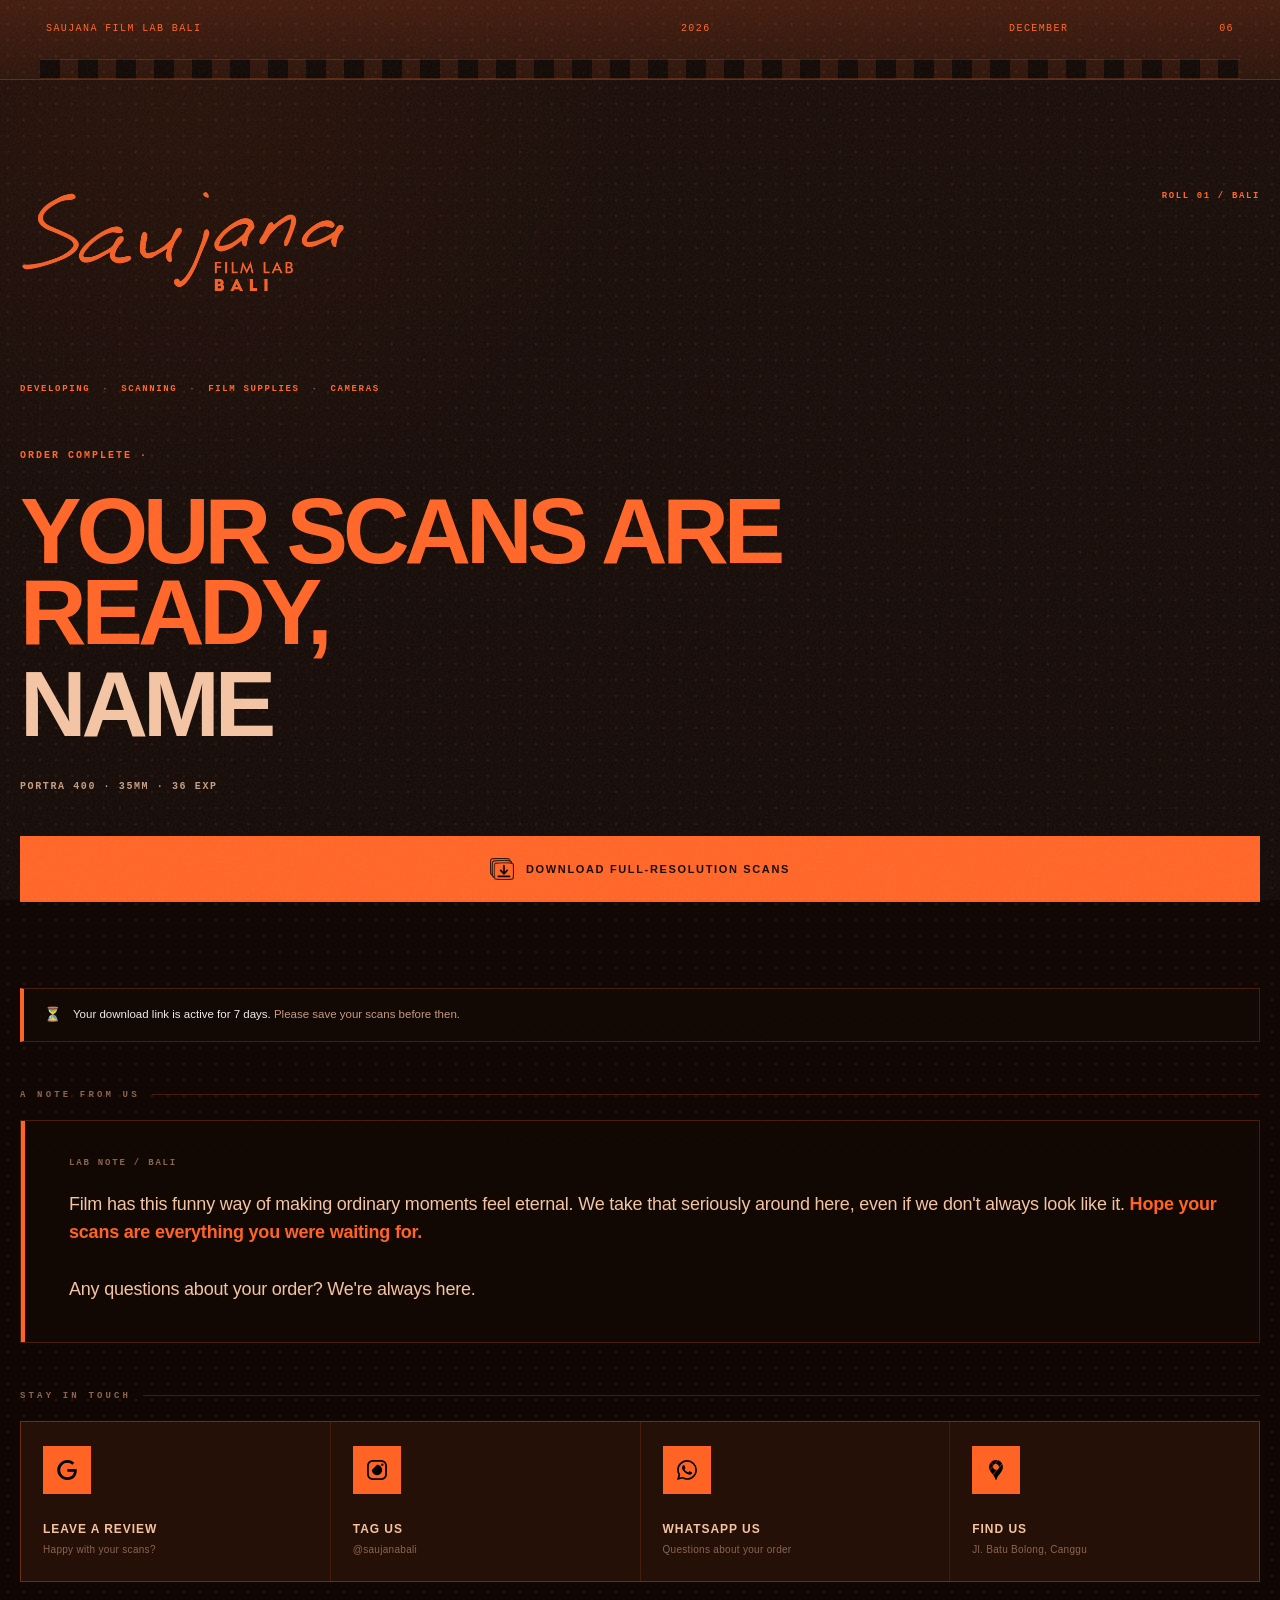
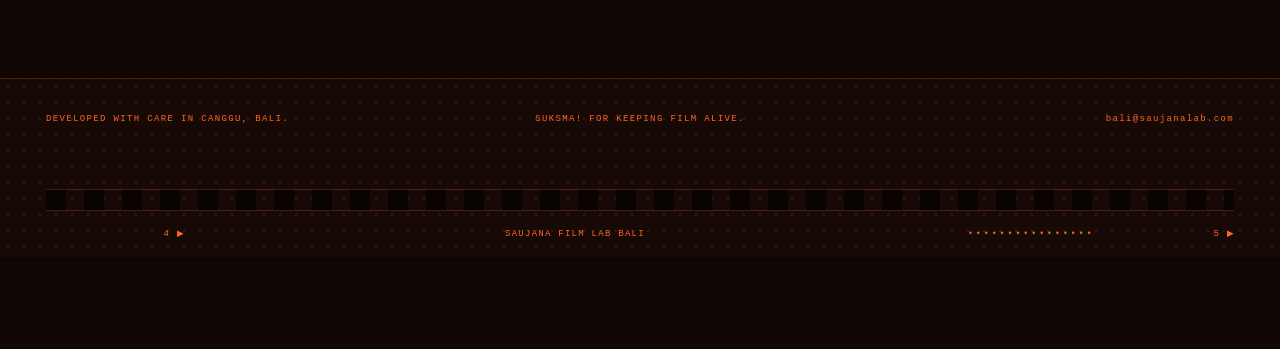
==== commit 06ca3cf6: "Use local icons on Bali delivery page" ====
--- a/index.html
+++ b/index.html
@@ -679,7 +679,7 @@
         <a href="https://g.page/r/CarOb39L8uCJEBM/review" target="_blank" rel="noopener" class="action-card">
           <div class="action-icon">
             <span class="legacy-action-icon">⭐</span>
-            <img class="theme-action-icon" src="https://api.iconify.design/simple-icons:google.svg?color=%23000000" alt="" aria-hidden="true" />
+            <img class="theme-action-icon" src="icons/google.svg" alt="" aria-hidden="true" />
           </div>
           <div class="action-text">
             <p class="action-title">Leave a Review</p>
@@ -689,7 +689,7 @@
         <a href="https://www.instagram.com/saujanabali" target="_blank" rel="noopener" class="action-card">
           <div class="action-icon">
             <span class="legacy-action-icon">📷</span>
-            <img class="theme-action-icon" src="https://api.iconify.design/simple-icons:instagram.svg?color=%23000000" alt="" aria-hidden="true" />
+            <img class="theme-action-icon" src="icons/instagram.svg" alt="" aria-hidden="true" />
           </div>
           <div class="action-text">
             <p class="action-title">Tag Us</p>
@@ -699,7 +699,7 @@
         <a href="http://wa.me/6282251318377" target="_blank" rel="noopener" class="action-card">
           <div class="action-icon">
             <span class="legacy-action-icon">💬</span>
-            <img class="theme-action-icon" src="https://api.iconify.design/simple-icons:whatsapp.svg?color=%23000000" alt="" aria-hidden="true" />
+            <img class="theme-action-icon" src="icons/whatsapp.svg" alt="" aria-hidden="true" />
           </div>
           <div class="action-text">
             <p class="action-title">WhatsApp Us</p>
@@ -709,7 +709,7 @@
         <a href="https://maps.app.goo.gl/thYiP36heXocSxuY6" target="_blank" rel="noopener" class="action-card">
           <div class="action-icon">
             <span class="legacy-action-icon">📍</span>
-            <img class="theme-action-icon" src="https://api.iconify.design/simple-icons:googlemaps.svg?color=%23000000" alt="" aria-hidden="true" />
+            <img class="theme-action-icon" src="icons/googlemaps.svg" alt="" aria-hidden="true" />
           </div>
           <div class="action-text">
             <p class="action-title">Find Us</p>
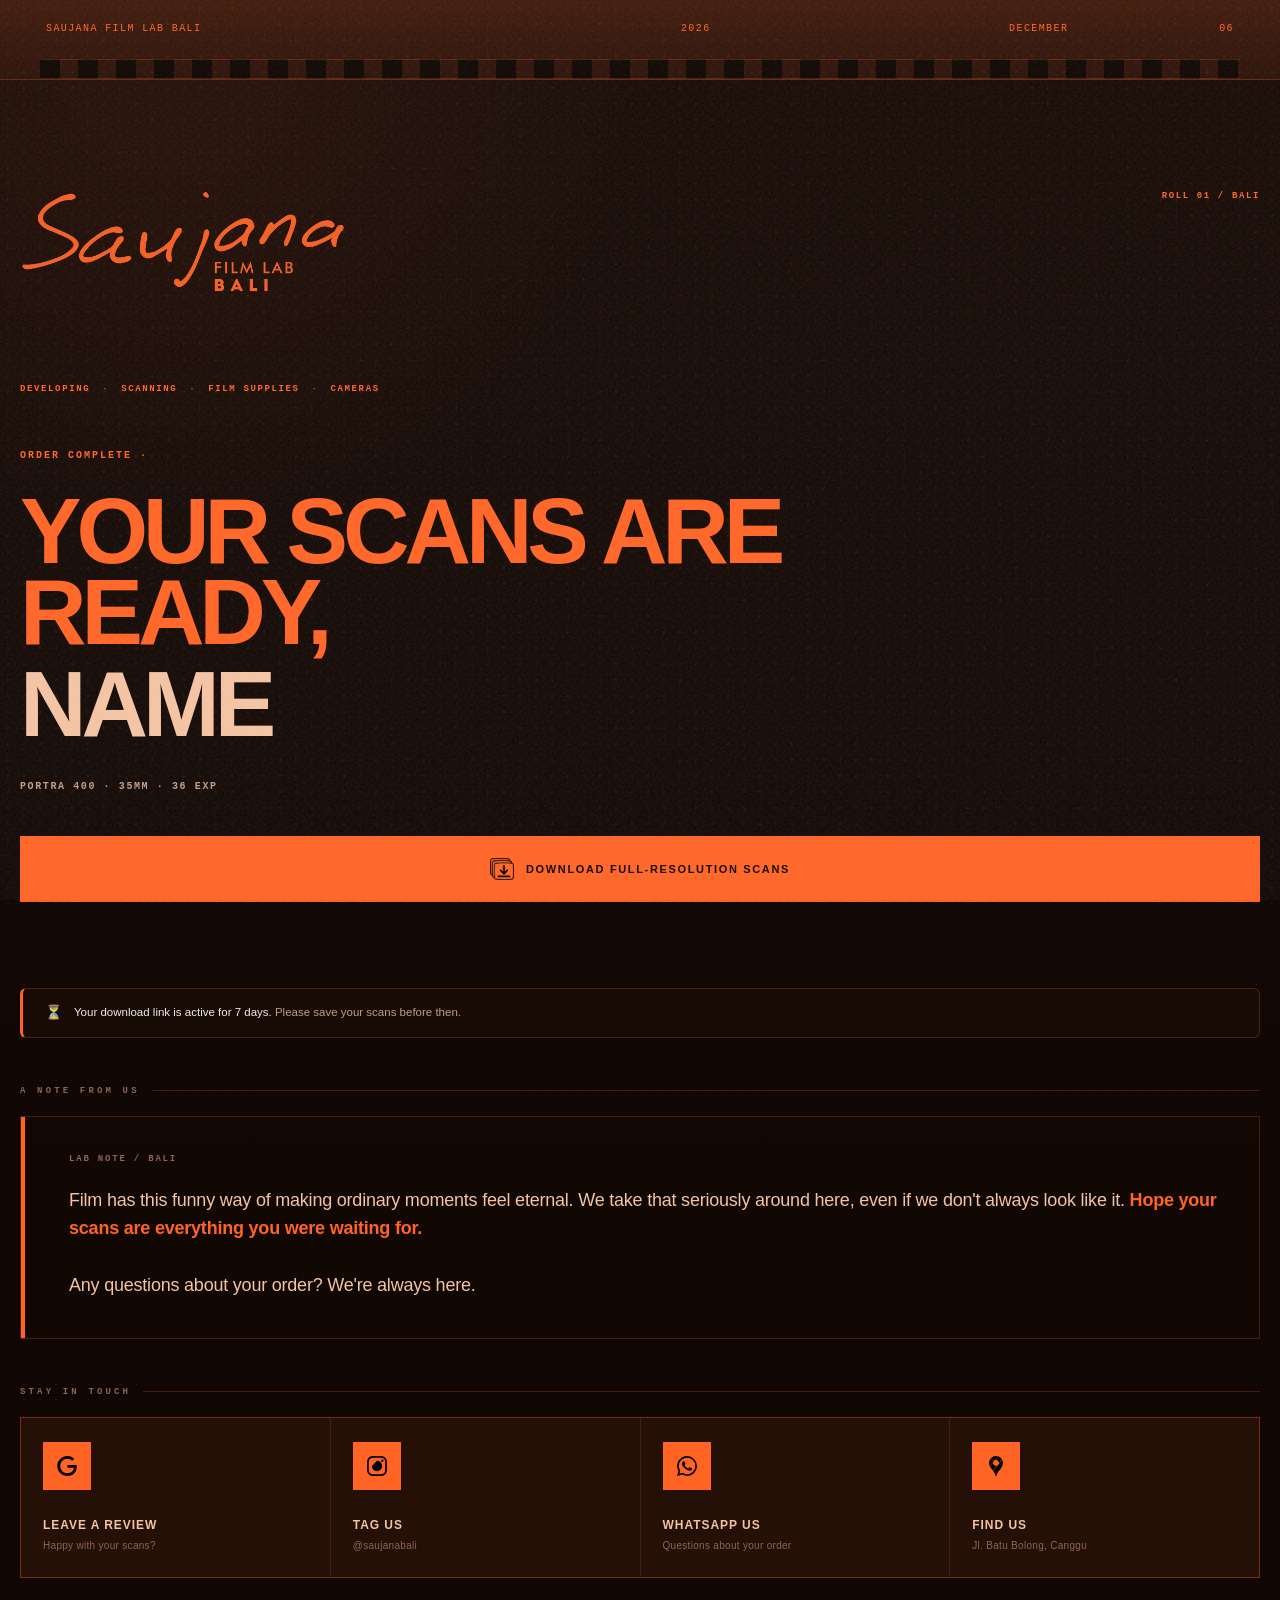
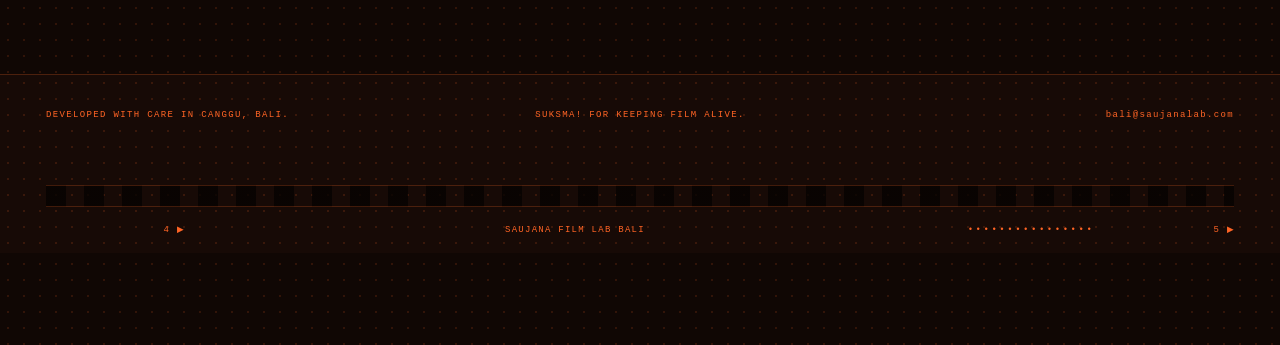
==== commit daf58a39: "Add Bali scan countdown and clean-edge Roll Call panel" ====
--- a/index.html
+++ b/index.html
@@ -1,1120 +1,1207 @@
-<!DOCTYPE html>
-<html lang="en">
-<head>
-  <meta charset="UTF-8" />
-  <meta name="viewport" content="width=device-width, initial-scale=1.0" />
-  <title>Your Scans are Ready — Saujana Film Lab Bali</title>
-  <link rel="icon" type="image/png" href="saujana-delivery-favicon.png" />
-  <link rel="apple-touch-icon" href="saujana-delivery-favicon.png" />
-  <link href="https://fonts.googleapis.com/css2?family=Cormorant+Garamond:ital,wght@0,300;0,400;1,300;1,400&family=Montserrat:wght@300;400;500&display=swap" rel="stylesheet" />
-  <!-- WhatsApp / Social Media Preview Tags -->
-  <meta property="og:title" content="Your scans are done! 🎞️" />
-  <meta property="og:description" content="Fresh from our scanner, delivered to you!" />
-  <meta property="og:image" content="https://bali-scans.saujanalab.com/sb-scans-done-wide.png" />
-  <meta property="og:image:secure_url" content="https://bali-scans.saujanalab.com/sb-scans-done-wide.png" />
-  <meta property="og:image:type" content="image/png" />
-  <meta property="og:image:width" content="1200" />
-  <meta property="og:image:height" content="630" />
-  <meta property="og:type" content="website" />
-  <meta property="og:url" content="https://bali-scans.saujanalab.com/" />
-
-  <meta name="twitter:card" content="summary_large_image" />
-  <meta name="twitter:title" content="Your scans are done! 🎞️" />
-  <meta name="twitter:description" content="Fresh from our scanner, delivered to you!" />
-  <meta name="twitter:image" content="https://bali-scans.saujanalab.com/sb-scans-done-wide.png" />
-  <link rel="stylesheet" href="bali-delivery-trial.css?v=20261012-negatives" />
-  <script src="negative-collection.js?v=20261013-no-copy"></script>
-  <script>
-    (() => {
-      const previewParams = new URLSearchParams(window.location.search);
-      if (previewParams.get('theme') !== 'classic') {
-        document.documentElement.dataset.deliveryTheme = 'bali';
-        const requestedTheme = previewParams.get('negative');
-        document.documentElement.dataset.negative =
-          requestedTheme === 'bw' || requestedTheme === 'classic' ? requestedTheme : 'colour';
-        if (
-          previewParams.get('preview') === '1' ||
-          window.location.hostname === '127.0.0.1' ||
-          window.location.hostname === 'localhost'
-        ) {
-          document.documentElement.dataset.themePreview = 'true';
-        }
-      }
-    })();
-  </script>
-
-  <style>
-    *, *::before, *::after { box-sizing: border-box; margin: 0; padding: 0; }
-
-    :root {
-      --black: #0a0a0a;
-      --off-black: #111111;
-      --dark: #1a1a1a;
-      --mid: #2e2e2e;
-      --dim: #555;
-      --muted: #888;
-      --light: #c8c8c8;
-      --off-white: #eeece8;
-      --white: #fafaf8;
-      --grain-opacity: 0.045;
-    }
-
-    html { scroll-behavior: smooth; }
-
-    body {
-      background-color: var(--black);
-      color: var(--off-white);
-      font-family: 'Montserrat', sans-serif;
-      font-weight: 300;
-      min-height: 100vh;
-      overflow-x: hidden;
-      cursor: default;
-    }
-
-    /* grain overlay */
-    body::before {
-      content: '';
-      position: fixed;
-      inset: 0;
-      background-image: url("data:image/svg+xml,%3Csvg viewBox='0 0 512 512' xmlns='http://www.w3.org/2000/svg'%3E%3Cfilter id='noise'%3E%3CfeTurbulence type='fractalNoise' baseFrequency='0.75' numOctaves='4' stitchTiles='stitch'/%3E%3C/filter%3E%3Crect width='100%25' height='100%25' filter='url(%23noise)' opacity='1'/%3E%3C/svg%3E");
-      opacity: var(--grain-opacity);
-      pointer-events: none;
-      z-index: 100;
-    }
-
-    /* sprocket strip top */
-    .sprocket-strip {
-      width: 100%;
-      height: 36px;
-      background: var(--off-black);
-      border-bottom: 1px solid #222;
-      display: flex;
-      align-items: center;
-      padding: 0 24px;
-      gap: 0;
-      overflow: hidden;
-      position: relative;
-    }
-    .sprocket-strip::after {
-      content: '';
-      position: absolute;
-      bottom: 0;
-      left: 0;
-      right: 0;
-      height: 1px;
-      background: linear-gradient(90deg, transparent, #333 20%, #333 80%, transparent);
-    }
-    .sprocket-hole {
-      width: 18px;
-      height: 22px;
-      border: 1.5px solid #333;
-      border-radius: 3px;
-      margin-right: 28px;
-      flex-shrink: 0;
-      opacity: 0.6;
-    }
-    .frame-counter {
-      position: absolute;
-      right: 24px;
-      font-size: 9px;
-      letter-spacing: 0.2em;
-      color: var(--dim);
-      font-family: 'Montserrat', monospace;
-    }
-
-    /* main layout */
-    .page {
-      max-width: 680px;
-      margin: 0 auto;
-      padding: 0 32px 80px;
-    }
-
-    /* header */
-    .header {
-      padding: 64px 0 48px;
-      text-align: center;
-      opacity: 0;
-      animation: fadeUp 1s ease 0.1s forwards;
-    }
-
-    .logo-wrap {
-      display: inline-block;
-      margin-bottom: 32px;
-    }
-
-    .logo-wrap img {
-      width: 220px;
-      opacity: 0.95;
-
-    }
-
-    .tagline {
-      font-size: 10px;
-      letter-spacing: 0.35em;
-      color: var(--muted);
-      text-transform: uppercase;
-      margin-top: 4px;
-    }
-
-    /* divider */
-    .divider {
-      display: flex;
-      align-items: center;
-      gap: 16px;
-      margin: 40px 0;
-      opacity: 0;
-      animation: fadeUp 1s ease 0.3s forwards;
-    }
-    .divider-line {
-      flex: 1;
-      height: 1px;
-      background: linear-gradient(90deg, transparent, #2e2e2e);
-    }
-    .divider-line:last-child {
-      background: linear-gradient(90deg, #2e2e2e, transparent);
-    }
-    .divider-icon {
-      font-size: 16px;
-      color: var(--dim);
-      letter-spacing: 0.1em;
-    }
-
-    /* ready card */
-    .ready-card {
-      text-align: center;
-      padding: 52px 40px;
-      background: var(--off-black);
-      border: 1px solid #222;
-      border-radius: 2px;
-      position: relative;
-      overflow: hidden;
-      opacity: 0;
-      animation: fadeUp 1s ease 0.4s forwards;
-    }
-    .ready-card::before {
-      content: '';
-      position: absolute;
-      top: 0; left: 0; right: 0;
-      height: 1px;
-      background: linear-gradient(90deg, transparent, #444, transparent);
-    }
-
-    .ready-eyebrow {
-      font-size: 9px;
-      letter-spacing: 0.4em;
-      text-transform: uppercase;
-      color: var(--muted);
-      margin-bottom: 20px;
-    }
-
-    .ready-headline {
-      font-family: 'Cormorant Garamond', serif;
-      font-size: clamp(32px, 6vw, 48px);
-      font-weight: 300;
-      font-style: italic;
-      color: var(--white);
-      line-height: 1.15;
-      margin-bottom: 8px;
-      letter-spacing: -0.01em;
-    }
-
-    .ready-name {
-      font-family: 'Cormorant Garamond', serif;
-      font-size: clamp(32px, 6vw, 48px);
-      font-weight: 400;
-      color: var(--white);
-      line-height: 1.15;
-    }
-
-    .ready-sub {
-      margin-top: 20px;
-      font-size: 11px;
-      letter-spacing: 0.15em;
-      color: var(--muted);
-    }
-
-    /* download button */
-    .download-wrap {
-      margin-top: 36px;
-      display: flex;
-      justify-content: center;
-    }
-
-    .btn-download {
-      display: inline-flex;
-      align-items: center;
-      gap: 12px;
-      padding: 16px 40px;
-      background: var(--off-white);
-      color: var(--black);
-      text-decoration: none;
-      font-size: 11px;
-      font-weight: 500;
-      letter-spacing: 0.25em;
-      text-transform: uppercase;
-      border-radius: 1px;
-      transition: all 0.3s ease;
-      position: relative;
-      overflow: hidden;
-    }
-    .btn-download::before {
-      content: '';
-      position: absolute;
-      inset: 0;
-      background: var(--white);
-      transform: scaleX(0);
-      transform-origin: left;
-      transition: transform 0.3s ease;
-    }
-    .btn-download:hover::before { transform: scaleX(1); }
-    .btn-download span, .btn-download svg { position: relative; z-index: 1; }
-    .btn-download:hover { letter-spacing: 0.3em; }
-
-    /* notice */
-    .notice {
-      margin-top: 24px;
-      display: flex;
-      align-items: flex-start;
-      gap: 12px;
-      background: #161616;
-      border: 1px solid #222;
-      border-left: 2px solid #444;
-      padding: 16px 20px;
-      border-radius: 1px;
-      text-align: left;
-      opacity: 0;
-      animation: fadeUp 1s ease 0.55s forwards;
-    }
-    .notice-icon { font-size: 14px; margin-top: 1px; flex-shrink: 0; }
-    .notice p {
-      font-size: 11.5px;
-      line-height: 1.7;
-      color: var(--light);
-    }
-    .notice p strong {
-      color: var(--off-white);
-      font-weight: 500;
-    }
-
-    /* info section */
-    .info-section {
-      margin-top: 48px;
-      opacity: 0;
-      animation: fadeUp 1s ease 0.65s forwards;
-    }
-
-    .info-label {
-      font-size: 9px;
-      letter-spacing: 0.35em;
-      text-transform: uppercase;
-      color: var(--dim);
-      margin-bottom: 20px;
-      display: flex;
-      align-items: center;
-      gap: 12px;
-    }
-    .info-label::after {
-      content: '';
-      flex: 1;
-      height: 1px;
-      background: #222;
-    }
-
-    .message-block {
-      background: var(--off-black);
-      border: 1px solid #1e1e1e;
-      padding: 32px 36px;
-      border-radius: 1px;
-      font-family: 'Cormorant Garamond', serif;
-      font-size: 18px;
-      font-weight: 300;
-      line-height: 1.8;
-      color: var(--light);
-      font-style: italic;
-    }
-    .message-block strong {
-      font-style: normal;
-      font-weight: 400;
-      color: var(--off-white);
-    }
-
-    /* actions */
-    .actions {
-      margin-top: 48px;
-      opacity: 0;
-      animation: fadeUp 1s ease 0.75s forwards;
-    }
-
-    .action-grid {
-      display: grid;
-      grid-template-columns: 1fr 1fr;
-      gap: 12px;
-    }
-
-    .action-card {
-      display: flex;
-      align-items: center;
-      gap: 14px;
-      padding: 20px 22px;
-      background: var(--off-black);
-      border: 1px solid #1e1e1e;
-      border-radius: 1px;
-      text-decoration: none;
-      color: var(--light);
-      transition: all 0.25s ease;
-      position: relative;
-      overflow: hidden;
-    }
-    .action-card::before {
-      content: '';
-      position: absolute;
-      inset: 0;
-      background: #1a1a1a;
-      transform: scaleY(0);
-      transform-origin: bottom;
-      transition: transform 0.25s ease;
-    }
-    .action-card:hover::before { transform: scaleY(1); }
-    .action-card:hover { border-color: #333; color: var(--off-white); }
-    .action-card > * { position: relative; z-index: 1; }
-
-    .action-icon {
-      width: 36px;
-      height: 36px;
-      background: #222;
-      border-radius: 50%;
-      display: flex;
-      align-items: center;
-      justify-content: center;
-      font-size: 15px;
-      flex-shrink: 0;
-      transition: background 0.25s ease;
-    }
-    .action-card:hover .action-icon { background: #2e2e2e; }
-
-    .action-text { }
-    .action-title {
-      font-size: 11px;
-      font-weight: 500;
-      letter-spacing: 0.1em;
-      text-transform: uppercase;
-      color: var(--off-white);
-      margin-bottom: 3px;
-    }
-    .action-sub {
-      font-size: 10.5px;
-      color: var(--muted);
-      letter-spacing: 0.03em;
-    }
-
-    /* footer */
-    .footer {
-      margin-top: 72px;
-      text-align: center;
-      opacity: 0;
-      animation: fadeUp 1s ease 0.85s forwards;
-    }
-
-    .footer-logo {
-      width: 80px;
-      opacity: 0.2;
-      margin-bottom: 16px;
-    }
-
-    .footer-text {
-      font-size: 10px;
-      letter-spacing: 0.2em;
-      color: var(--dim);
-      line-height: 2;
-      text-transform: uppercase;
-    }
-
-    /* sprocket strip bottom */
-    .sprocket-strip-bottom {
-      margin-top: 56px;
-    }
-
-    /* animations */
-    @keyframes fadeUp {
-      from { opacity: 0; transform: translateY(18px); }
-      to   { opacity: 1; transform: translateY(0); }
-    }
-
-    /* mobile */
-    @media (max-width: 520px) {
-      .page { padding: 0 20px 64px; }
-      .ready-card { padding: 40px 24px; }
-      .message-block { padding: 24px; font-size: 16px; }
-      .action-grid { grid-template-columns: 1fr; }
-    }
-
-    /* contact sheets */
-    .page { max-width: 1040px; }
-    .logo-wrap img {
-      display: block;
-      width: 260px;
-      height: auto;
-      max-height: none;
-      object-fit: contain;
-    }
-    .ready-card { padding: 58px 52px; }
-    .btn-download {
-      width: 100%; justify-content: center; gap: 12px;
-      background: #d19a2a; color: #0a0a0a;
-      box-shadow: 0 8px 22px rgba(0,0,0,.22), inset 0 1px rgba(255,255,255,.24);
-    }
-    .btn-download::before { background: #e0aa3e; }
-    .btn-download.is-disabled {
-      opacity: .48;
-      cursor: wait;
-      pointer-events: none;
-      box-shadow: none;
-    }
-    .button-image-icon { width: 24px; height: 24px; object-fit: contain; flex: 0 0 24px; position: relative; z-index: 1; }
-    .contact-sheets { margin-top: 36px; padding-top: 28px; border-top: 1px solid #242424; }
-    .contact-sheets.is-loading { min-height: 280px; }
-    .contact-loading-state {
-      min-height: 250px;
-      display: flex;
-      flex-direction: column;
-      align-items: center;
-      justify-content: center;
-      gap: 10px;
-      padding: 36px 24px;
-      background: #090909;
-      border: 1px solid #242424;
-      text-align: center;
-    }
-    .contact-loading-state[hidden], .contact-stage[hidden] { display: none; }
-    .contact-loading-mark {
-      width: 34px;
-      height: 34px;
-      margin-bottom: 7px;
-      border: 2px solid #343434;
-      border-top-color: #d19a2a;
-      border-radius: 50%;
-      animation: contact-loading-spin .9s linear infinite;
-    }
-    .contact-loading-state strong {
-      color: var(--off-white);
-      font: 500 11px 'Montserrat',sans-serif;
-      letter-spacing: .13em;
-      text-transform: uppercase;
-    }
-    .contact-loading-state span {
-      color: var(--muted);
-      font-size: 10px;
-      letter-spacing: .06em;
-    }
-    @keyframes contact-loading-spin { to { transform: rotate(360deg); } }
-    .contact-stage { position: relative; padding: 8px; background: #090909; border: 1px solid #242424; }
-    .contact-slide { display: none; text-align: left; }
-    .contact-slide.active { display: block; }
-    .contact-slide > img { display: block; width: 100%; height: auto; }
-    .contact-stage[data-format="portrait"] .contact-slide > img { width: min(100%, 440px); margin: 0 auto; }
-    .contact-caption { display: flex; justify-content: space-between; gap: 16px; padding: 11px 3px 3px; color: var(--muted); font-size: 9px; letter-spacing: .12em; text-transform: uppercase; }
-    .contact-caption strong { color: var(--light); font-weight: 500; }
-    .contact-tools { display: grid; gap: 8px; margin: 12px 0 0; }
-    .contact-format-toggle { display: grid; grid-template-columns: 1fr 1fr; gap: 8px; }
-    .contact-format-button { min-height: 42px; background: #101010; border: 1px solid #303030; color: var(--muted); font: 500 8px 'Montserrat',sans-serif; letter-spacing: .18em; text-transform: uppercase; cursor: pointer; transition: .22s ease; }
-    .contact-format-button:hover,
-    .contact-format-button.active { border-color: #d19a2a; color: #0a0a0a; background: #d19a2a; }
-    .contact-actions { display: grid; grid-template-columns: 1fr 1fr; gap: 8px; margin-top: 12px; }
-    .contact-button { display: flex; align-items: center; justify-content: center; gap: 11px; min-height: 50px; padding: 11px 9px; background: linear-gradient(180deg,#1b1b1b,#131313); border: 1px solid #303030; color: var(--light); font: 500 8px 'Montserrat',sans-serif; letter-spacing: .14em; text-transform: uppercase; cursor: pointer; transition: .22s ease; }
-    .contact-button:hover { transform: translateY(-2px); border-color: #7a5a24; color: var(--white); }
-    .contact-button img { filter: invert(1); }
-    .contact-nav { position: absolute; top: 42%; transform: translateY(-50%); width: 42px; height: 42px; border-radius: 50%; border: 1px solid #505050; background: rgba(12,12,12,.88); color: var(--white); font: 24px 'Cormorant Garamond',serif; cursor: pointer; }
-    .contact-nav:hover { background: #d19a2a; border-color: #d19a2a; color: #0a0a0a; }
-    .contact-prev { left: 14px; } .contact-next { right: 14px; }
-    .contact-dots { display: flex; justify-content: center; gap: 7px; margin-top: 12px; }
-    .contact-dot { width: 6px; height: 6px; border: 0; border-radius: 50%; background: #444; padding: 0; cursor: pointer; }
-    .contact-dot.active { background: var(--off-white); }
-    @media (max-width: 520px) {
-      .ready-card { padding: 40px 24px; }
-      .contact-actions { grid-template-columns: 1fr; }
-      .contact-caption { display: block; }
-      .contact-caption span { display: block; margin-top: 5px; }
-    }
-  </style>
-</head>
-<body>
-  <svg aria-hidden="true" focusable="false" width="0" height="0"
-       style="position:absolute;width:0;height:0;overflow:hidden">
-    <filter id="logo-colour-tint" color-interpolation-filters="sRGB">
-      <feColorMatrix type="matrix" values="
-        0 0 0 0 1
-        0 0 0 0 0.392157
-        0 0 0 0 0.145098
-        0 0 0 1 0" />
-    </filter>
-    <filter id="logo-classic-tint" color-interpolation-filters="sRGB">
-      <feColorMatrix type="matrix" values="
-        0 0 0 0 0.788235
-        0 0 0 0 0.631373
-        0 0 0 0 0.360784
-        0 0 0 1 0" />
-    </filter>
-  </svg>
-  <nav class="theme-preview-switch" aria-label="Delivery theme preview">
-    <span>Negative preview</span>
-    <a href="?theme=bali&negative=colour&date=2026-07-31&order=0000065&name=Ivan%20Y.&film=Kodak%20Ultramax%20400%20%C3%97%206&link=%23&sheets=1">Colour</a>
-    <a href="?theme=bali&negative=bw&date=2026-07-31&order=0000065&name=Ivan%20Y.&film=Kentmere%20400%20%C3%97%206&link=%23&sheets=1">B&amp;W</a>
-    <a href="?theme=bali&negative=classic&date=2026-07-31&order=0000065&name=Ivan%20Y.&film=Kodak%20Ultramax%20400%20%C3%97%206&link=%23&sheets=1">Classic</a>
-  </nav>
-
-  <!-- top film strip -->
-  <div class="sprocket-strip sprocket-strip-top">
-    <div class="bali-film-meta" aria-hidden="true">
-      <span>SAUJANA FILM LAB BALI</span>
-      <span>36 <b>▶</b></span>
-      <span class="bali-negative-label"></span>
-      <span class="bali-process-label"></span>
-    </div>
-    <div class="sprocket-hole"></div>
-    <div class="sprocket-hole"></div>
-    <div class="sprocket-hole"></div>
-    <div class="sprocket-hole"></div>
-    <div class="sprocket-hole"></div>
-    <div class="sprocket-hole"></div>
-    <div class="sprocket-hole"></div>
-    <div class="sprocket-hole"></div>
-    <div class="sprocket-hole"></div>
-    <div class="sprocket-hole"></div>
-    <div class="sprocket-hole"></div>
-    <div class="sprocket-hole"></div>
-    <div class="sprocket-hole"></div>
-    <span class="frame-counter">SAUJANA · BALI</span>
-  </div>
-
-  <div class="page">
-
-    <!-- header -->
-    <div class="header">
-      <div class="bali-header-meta" aria-hidden="true">
-        <span>ROLL 01 / BALI</span>
-      </div>
-      <div class="logo-wrap">
-        <img src="[data-uri]" alt="Saujana Film Lab Bali"
-          onerror="this.style.display='none'; this.nextElementSibling.style.display='block';" />
-        <!-- fallback text logo -->
-        <div style="display:none; font-family:'Cormorant Garamond',serif; font-size:36px; font-style:italic; font-weight:300; color:var(--white); letter-spacing:-0.02em;">
-          Saujana <span style="font-style:normal; font-size:14px; letter-spacing:0.3em; font-weight:400; vertical-align:middle; color:var(--muted);">FILM LAB BALI</span>
-        </div>
-      </div>
-      <p class="bali-header-services">DEVELOPING <span>·</span> SCANNING <span>·</span> FILM SUPPLIES <span>·</span> CAMERAS</p>
-    </div>
-
-    <!-- ready card -->
-    <div class="ready-card">
-      <p class="ready-eyebrow">Order complete · <span id="order-display"></span></p>
-      <h1 class="ready-headline">Your scans are ready,</h1>
-      <p class="ready-name"><!-- CUSTOMER NAME -->Name<!-- /CUSTOMER NAME --></p>
-      <p class="ready-sub"><!-- FILM INFO -->Portra 400 · 35mm · 36 exp<!-- /FILM INFO --></p>
-
-      <div class="contact-sheets" id="contact-sheets" hidden>
-        <div class="contact-loading-state" id="contact-loading-state" role="status" aria-live="polite" hidden>
-          <div class="contact-loading-mark" aria-hidden="true"></div>
-          <strong>Rollo is arranging your scans...</strong>
-          <span>Your contact sheet will be ready in a moment.</span>
-        </div>
-        <div class="contact-stage" id="contact-stage" hidden>
-          <div id="contact-slides"></div>
-          <button class="contact-nav contact-prev" id="contact-prev" type="button" aria-label="Previous roll">‹</button>
-          <button class="contact-nav contact-next" id="contact-next" type="button" aria-label="Next roll">›</button>
-          <div class="contact-dots" id="contact-dots"></div>
-          <div class="contact-tools">
-            <div class="contact-format-toggle" role="group" aria-label="Contact sheet format">
-              <button class="contact-format-button active" id="contact-format-landscape" type="button" data-format="landscape">Landscape</button>
-              <button class="contact-format-button" id="contact-format-portrait" type="button" data-format="portrait">Portrait</button>
-            </div>
-          </div>
-          <div class="contact-actions">
-            <button class="contact-button" id="contact-download-selected" type="button">
-              <img class="button-image-icon" src="icon-contact-download.png" alt="" aria-hidden="true">
-              <span>Download contact sheet</span>
-            </button>
-            <button class="contact-button" id="contact-share-selected" type="button">
-              <img class="button-image-icon" src="icon-contact-share.png" alt="" aria-hidden="true">
-              <span>Share contact sheet</span>
-            </button>
-          </div>
-        </div>
-      </div>
-
-      <div class="download-wrap">
-        <a href="#" class="btn-download" target="_blank" rel="noopener" id="download-btn">
-          <img class="button-image-icon" src="icon-full-download.png" alt="" aria-hidden="true">
-          <span>Download Full-Resolution Scans</span>
-        </a>
-      </div>
-      <div class="negative-collection-message" id="negative-collection-message" hidden>
-        <p class="negative-collection-label" id="negative-collection-label"></p>
-        <p id="negative-collection-copy"></p>
-      </div>
-    </div>
-
-    <!-- notice -->
-    <div class="notice">
-      <span class="notice-icon">⏳</span>
-      <p>
-        <strong>Your download link is active for 7 days.</strong> Please save your scans before then.
-      </p>
-    </div>
-
-    <!-- personal note -->
-    <div class="info-section">
-      <p class="info-label">A note from us</p>
-      <div class="message-block">
-        <span id="order-notes-display"></span>
-        Film has this funny way of making ordinary moments feel eternal. We take that seriously around here, even if we don't always look like it. <strong>Hope your scans are everything you were waiting for.</strong>
-        <br><br>
-        Any questions about your order? We're always here.
-      </div>
-    </div>
-
-    <!-- actions -->
-    <div class="actions">
-      <p class="info-label">Stay in touch</p>
-      <div class="action-grid">
-        <a href="https://g.page/r/CarOb39L8uCJEBM/review" target="_blank" rel="noopener" class="action-card">
-          <div class="action-icon">
-            <span class="legacy-action-icon">⭐</span>
-            <img class="theme-action-icon" src="icons/google.svg" alt="" aria-hidden="true" />
-          </div>
-          <div class="action-text">
-            <p class="action-title">Leave a Review</p>
-            <p class="action-sub">Happy with your scans?</p>
-          </div>
-        </a>
-        <a href="https://www.instagram.com/saujanabali" target="_blank" rel="noopener" class="action-card">
-          <div class="action-icon">
-            <span class="legacy-action-icon">📷</span>
-            <img class="theme-action-icon" src="icons/instagram.svg" alt="" aria-hidden="true" />
-          </div>
-          <div class="action-text">
-            <p class="action-title">Tag Us</p>
-            <p class="action-sub">@saujanabali</p>
-          </div>
-        </a>
-        <a href="http://wa.me/6282251318377" target="_blank" rel="noopener" class="action-card">
-          <div class="action-icon">
-            <span class="legacy-action-icon">💬</span>
-            <img class="theme-action-icon" src="icons/whatsapp.svg" alt="" aria-hidden="true" />
-          </div>
-          <div class="action-text">
-            <p class="action-title">WhatsApp Us</p>
-            <p class="action-sub">Questions about your order</p>
-          </div>
-        </a>
-        <a href="https://maps.app.goo.gl/thYiP36heXocSxuY6" target="_blank" rel="noopener" class="action-card">
-          <div class="action-icon">
-            <span class="legacy-action-icon">📍</span>
-            <img class="theme-action-icon" src="icons/googlemaps.svg" alt="" aria-hidden="true" />
-          </div>
-          <div class="action-text">
-            <p class="action-title">Find Us</p>
-            <p class="action-sub">Jl. Batu Bolong, Canggu</p>
-          </div>
-        </a>
-      </div>
-    </div>
-
-    <!-- footer -->
-    <div class="footer">
-      <p class="footer-text">
-        Saujana Film Lab · Bali, Indonesia<br>
-        Develop · Scan · Film Supply · Cameras<br><br>
-        <a href="https://maps.app.goo.gl/thYiP36heXocSxuY6" target="_blank" rel="noopener" style="color:var(--dim); text-decoration:none; letter-spacing:0.15em; font-size:9px;">
-          Jl. Pantai Batu Bolong No.25, Canggu, Bali 80361
-        </a>
-      </p>
-      <div class="bali-footer-compact">
-        <div class="bali-footer-signoff">
-          <span>DEVELOPED WITH CARE IN CANGGU, BALI.</span>
-          <span class="bali-footer-thanks">SUKSMA! FOR KEEPING FILM ALIVE.</span>
-          <a href="mailto:bali@saujanalab.com">bali@saujanalab.com</a>
-        </div>
-        <div class="bali-footer-perforation" aria-hidden="true"></div>
-        <div class="bali-footer-film-meta" aria-hidden="true">
-          <span>4 <b>▶</b></span>
-          <span>SAUJANA FILM LAB BALI</span>
-          <span class="bali-footer-dots">••••••••••••••••</span>
-          <span>5 <b>▶</b></span>
-        </div>
-      </div>
-      <div class="bali-site-footer">
-        <section class="bali-footer-panel">
-          <p class="bali-footer-index">01 / LOCATION</p>
-          <h2>COME SAY HI.</h2>
-          <p>Jl. Pantai Batu Bolong No.25<br>Canggu, Bali 80361</p>
-          <a href="https://maps.app.goo.gl/thYiP36heXocSxuY6" target="_blank" rel="noopener">OPEN IN MAPS ↗</a>
-        </section>
-        <section class="bali-footer-panel">
-          <p class="bali-footer-index">02 / HOURS</p>
-          <h2>ROLL IN.</h2>
-          <dl>
-            <div><dt>MONDAY—SATURDAY</dt><dd>11:00—20:00</dd></div>
-            <div><dt>SUNDAY</dt><dd>CLOSED</dd></div>
-          </dl>
-        </section>
-        <section class="bali-footer-panel">
-          <p class="bali-footer-index">03 / SERVICES</p>
-          <h2>FILM IN.<br>FILES OUT.</h2>
-          <ul>
-            <li><span>DEVELOPING</span><span>C-41 / B&amp;W</span></li>
-            <li><span>SCANNING</span><span>35MM / 120</span></li>
-            <li><span>FILM SUPPLIES</span><span>IN STORE</span></li>
-          </ul>
-        </section>
-        <section class="bali-footer-panel">
-          <p class="bali-footer-index">04 / CONTACT</p>
-          <h2>STAY IN<br>THE LOOP.</h2>
-          <ul>
-            <li><span>WHATSAPP</span><a href="http://wa.me/6282251318377" target="_blank" rel="noopener">+62 822-5131-8377 ↗</a></li>
-            <li><span>INSTAGRAM</span><a href="https://www.instagram.com/saujanabali" target="_blank" rel="noopener">@SAUJANABALI ↗</a></li>
-            <li><span>WEBSITE</span><a href="https://bali.saujanalab.com/" target="_blank" rel="noopener">BALI.SAUJANALAB.COM ↗</a></li>
-          </ul>
-        </section>
-      </div>
-    </div>
-
-    <!-- bottom film strip -->
-    <div class="sprocket-strip sprocket-strip-bottom">
-      <div class="sprocket-hole"></div>
-      <div class="sprocket-hole"></div>
-      <div class="sprocket-hole"></div>
-      <div class="sprocket-hole"></div>
-      <div class="sprocket-hole"></div>
-      <div class="sprocket-hole"></div>
-      <div class="sprocket-hole"></div>
-      <div class="sprocket-hole"></div>
-      <div class="sprocket-hole"></div>
-      <div class="sprocket-hole"></div>
-      <div class="sprocket-hole"></div>
-      <div class="sprocket-hole"></div>
-      <div class="sprocket-hole"></div>
-    </div>
-
-  </div>
-
-
-  <script>
-    const LEGACY_SHEETS_API = "https://script.google.com/macros/s/AKfycbyCCkm0VIH6jsuj6T68KktBiHgE3IKnDQEOgEogRExKxmQ4WHXaW9wK4C9gZ2hhlfk/exec";
-    const DISPATCH_API = "https://bali-dispatch-api.saujanalab-bali.workers.dev";
-    const LOCAL_DISPATCH_API = "http://127.0.0.1:8799";
-    const ORDER_API_TIMEOUT_MS = 7000;
-
-    (function() {
-      const params       = new URLSearchParams(window.location.search);
-      const order        = params.get('order');
-      const name         = params.get('name');
-      const film         = params.get('film');
-      const link         = params.get('link');
-      const notesFromUrl = params.get('notes');
-      const sheetMode    = params.get('sheets');
-      const deliveryDate = params.get('date');
-      const collectNegatives = SaujanaNegativeCollection.normalize(params.get('collectNegatives'));
-      function showNegatives(choice) {
-        const copy = SaujanaNegativeCollection.deliveryCopy(choice);
-        document.getElementById('negative-collection-label').textContent = copy?.title || '';
-        document.getElementById('negative-collection-copy').textContent = copy?.body || '';
-        document.getElementById('negative-collection-message').hidden = !copy;
-      }
-      showNegatives(collectNegatives);
-      const contactSection = document.getElementById('contact-sheets');
-      const contactLoading = document.getElementById('contact-loading-state');
-      const contactStage = document.getElementById('contact-stage');
-      const downloadButton = document.getElementById('download-btn');
-      const downloadButtonText = downloadButton.querySelector('span');
-      let contactGateTimer = null;
-
-      function getOrderApiUrls(orderNumber) {
-        const apiMode = params.get('api');
-        const encodedOrder = encodeURIComponent(orderNumber);
-        const urls = [];
-        const isLocalPreview = window.location.protocol === 'file:'
-          || window.location.hostname === 'localhost'
-          || window.location.hostname === '127.0.0.1';
-
-        if (apiMode !== 'legacy') {
-          if (isLocalPreview) urls.push(`${LOCAL_DISPATCH_API}/?action=getOrder&order=${encodedOrder}`);
-          urls.push(`${DISPATCH_API}/?action=getOrder&order=${encodedOrder}`);
-        }
-        urls.push(`${LEGACY_SHEETS_API}?action=getOrder&order=${encodedOrder}`);
-        return [...new Set(urls)];
-      }
-
-      async function fetchJsonWithTimeout(url, timeoutMs) {
-        const controller = new AbortController();
-        const timeout = window.setTimeout(() => controller.abort(), timeoutMs);
-        try {
-          const response = await fetch(url,{signal:controller.signal});
-          if (!response.ok) throw new Error(`Order API returned ${response.status}`);
-          return await response.json();
-        } finally {
-          window.clearTimeout(timeout);
-        }
-      }
-
-      async function fetchOrderRecord(orderNumber) {
-        let firstValidRecord = null;
-        const needsContactSheets = sheetMode !== '0';
-        for (const url of getOrderApiUrls(orderNumber)) {
-          try {
-            const data = await fetchJsonWithTimeout(url,ORDER_API_TIMEOUT_MS);
-            if (data && !data.error) {
-              if (!firstValidRecord) firstValidRecord = data;
-              const hasContactSheets = Array.isArray(data.contactSheets)
-                && data.contactSheets.some(sheet => sheet && (sheet.deliveryUrl || sheet.storyUrl));
-              if (!needsContactSheets || hasContactSheets) return data;
-            }
-          } catch (error) {
-            console.warn('Could not load order record from this source',error);
-          }
-        }
-        return firstValidRecord;
-      }
-
-      function showDeliveryDate(value) {
-        let date;
-        if (value && /^\d{4}-\d{2}-\d{2}$/.test(value)) {
-          const parts = value.split('-').map(Number);
-          date = new Date(parts[0], parts[1] - 1, parts[2]);
-        } else {
-          date = value ? new Date(value) : new Date();
-        }
-        if (Number.isNaN(date.getTime())) date = new Date();
-        const cells = document.querySelectorAll('.bali-film-meta > span');
-        if (cells.length < 4) return;
-        cells[1].textContent = String(date.getFullYear());
-        cells[2].textContent = date.toLocaleString('en-US',{month:'long'}).toUpperCase();
-        cells[3].textContent = String(date.getDate()).padStart(2,'0');
-      }
-
-      showDeliveryDate(deliveryDate);
-
-      // Populate page instantly from URL params
-      if (order) document.getElementById('order-display').textContent = order;
-      if (name)  document.querySelector('.ready-name').textContent = name;
-      if (film)  document.querySelector('.ready-sub').textContent = film;
-      if (link)  downloadButton.href = decodeURIComponent(link);
-
-      function setFullResolutionReady(ready) {
-        downloadButton.classList.toggle('is-disabled', !ready);
-        downloadButton.setAttribute('aria-disabled', ready ? 'false' : 'true');
-        if (ready) {
-          downloadButton.removeAttribute('tabindex');
-          downloadButtonText.textContent = 'Download Full-Resolution Scans';
-        } else {
-          downloadButton.setAttribute('tabindex','-1');
-          downloadButtonText.textContent = 'Preparing your scans...';
-        }
-      }
-
-      function beginContactSheetCheck() {
-        contactSection.hidden = false;
-        contactSection.classList.add('is-loading');
-        contactLoading.hidden = false;
-        contactStage.hidden = true;
-        setFullResolutionReady(false);
-        contactGateTimer = window.setTimeout(() => setFullResolutionReady(true), 8000);
-      }
-
-      function finishContactSheetCheck(hasSheets) {
-        if (contactGateTimer) window.clearTimeout(contactGateTimer);
-        contactGateTimer = null;
-        contactSection.classList.remove('is-loading');
-        contactLoading.hidden = true;
-        contactStage.hidden = !hasSheets;
-        contactSection.hidden = !hasSheets;
-        setFullResolutionReady(true);
-      }
-
-      if (order && sheetMode !== '0') beginContactSheetCheck();
-      else setFullResolutionReady(true);
-
-      function showNotes(notes) {
-        if (!notes) return;
-        const notesEl = document.getElementById('order-notes-display');
-        if (!notesEl) return;
-        const note = document.createElement('span');
-        note.style.cssText = 'display:block;padding:12px 16px;margin-bottom:16px;background:#161616;border-left:2px solid #444;border-radius:1px;font-style:normal;font-size:14px;color:var(--off-white);line-height:1.7;';
-        const label = document.createElement('strong');
-        label.textContent = 'Order Note: ';
-        note.append('📋 ', label, String(notes));
-        notesEl.replaceChildren(note);
-      }
-
-      const safeFileName = value => String(value || 'saujana-roll').replace(/[<>:"/\\|?*]/g,'-');
-
-      async function getRemoteFile(url, fileName) {
-        const response = await fetch(url);
-        if (!response.ok) throw new Error('Could not retrieve this contact sheet');
-        return new File([await response.blob()], fileName, {type:'image/jpeg'});
-      }
-
-      function downloadRemoteFile(url, fileName) {
-        const downloadUrl = new URL(url, window.location.href);
-        downloadUrl.searchParams.set('download', fileName);
-        const link = document.createElement('a');
-        link.href = downloadUrl.href;
-        link.download = fileName;
-        link.target = '_blank';
-        link.rel = 'noopener';
-        document.body.appendChild(link);
-        link.click();
-        link.remove();
-      }
-
-      async function shareRemoteFile(url, fileName) {
-        try {
-          const file = await getRemoteFile(url, fileName);
-          if (navigator.canShare && navigator.canShare({files:[file]})) {
-            await navigator.share({files:[file]});
-            return;
-          }
-        } catch (error) {
-          if (error && error.name === 'AbortError') return;
-        }
-        downloadRemoteFile(url, fileName);
-        window.alert('The contact sheet has been downloaded. You can share it from your Photos or Files app.');
-      }
-
-      function withButtonBusy(button, onClick) {
-        button.addEventListener('click', async () => {
-          button.disabled = true;
-          try { await onClick(); }
-          catch (error) { window.alert(error.message || 'Please try again.'); }
-          finally { button.disabled = false; }
-        });
-      }
-
-      function renderContactSheets(sheets) {
-        const validSheets = Array.isArray(sheets)
-          ? sheets.filter(sheet => sheet && (sheet.deliveryUrl || sheet.storyUrl))
-          : [];
-        if (!validSheets.length) return false;
-
-        const section = document.getElementById('contact-sheets');
-        const stage = document.getElementById('contact-stage');
-        const slidesRoot = document.getElementById('contact-slides');
-        const dotsRoot = document.getElementById('contact-dots');
-        const previous = document.getElementById('contact-prev');
-        const next = document.getElementById('contact-next');
-        const formatButtons = Array.from(document.querySelectorAll('.contact-format-button'));
-        const downloadSelected = document.getElementById('contact-download-selected');
-        const shareSelected = document.getElementById('contact-share-selected');
-        let current = 0;
-        let selectedFormat = 'landscape';
-
-        const getSheetUrl = sheet => selectedFormat === 'portrait'
-          ? (sheet.storyUrl || sheet.deliveryUrl)
-          : (sheet.deliveryUrl || sheet.storyUrl);
-        const getFileSuffix = () => selectedFormat === 'portrait' ? 'contact-story' : 'contact-4x3';
-        const getCurrentFile = () => {
-          const sheet = validSheets[current];
-          const filmName = sheet.filmName || `Roll ${current+1}`;
-          return {
-            url: getSheetUrl(sheet),
-            fileName: `${safeFileName(filmName)}_${getFileSuffix()}.jpg`
-          };
-        };
-        const updateContactFormat = format => {
-          selectedFormat = format === 'portrait' ? 'portrait' : 'landscape';
-          stage.dataset.format = selectedFormat;
-          formatButtons.forEach(button => button.classList.toggle('active',button.dataset.format === selectedFormat));
-          slidesRoot.querySelectorAll('.contact-preview').forEach((preview,index) => {
-            preview.src = getSheetUrl(validSheets[index]);
-          });
-        };
-
-        validSheets.forEach((sheet,index) => {
-          const filmName = sheet.filmName || `Roll ${index+1}`;
-          const slide = document.createElement('article');
-          slide.className = `contact-slide${index===0?' active':''}`;
-
-          const preview = document.createElement('img');
-          preview.className = 'contact-preview';
-          preview.src = getSheetUrl(sheet);
-          preview.alt = `${filmName} contact sheet`;
-          preview.loading = index ? 'lazy' : 'eager';
-
-          const caption = document.createElement('div');
-          caption.className = 'contact-caption';
-          const title = document.createElement('strong');
-          title.textContent = filmName;
-          const frames = document.createElement('span');
-          frames.textContent = `${Number(sheet.frameCount)||0} frames`;
-          caption.append(title,frames);
-
-          slide.append(preview,caption);
-          slidesRoot.appendChild(slide);
-
-          const dot = document.createElement('button');
-          dot.className = `contact-dot${index===0?' active':''}`;
-          dot.type = 'button';
-          dot.setAttribute('aria-label',`Show roll ${index+1}`);
-          dot.addEventListener('click',() => show(index));
-          dotsRoot.appendChild(dot);
-        });
-
-        const slides = Array.from(slidesRoot.children);
-        const dots = Array.from(dotsRoot.children);
-        function show(index) {
-          current = (index + slides.length) % slides.length;
-          slides.forEach((slide,n) => slide.classList.toggle('active',n===current));
-          dots.forEach((dot,n) => dot.classList.toggle('active',n===current));
-        }
-        previous.addEventListener('click',() => show(current-1));
-        next.addEventListener('click',() => show(current+1));
-        previous.hidden = next.hidden = dotsRoot.hidden = validSheets.length < 2;
-        formatButtons.forEach(button => {
-          button.addEventListener('click',() => updateContactFormat(button.dataset.format || 'landscape'));
-        });
-        withButtonBusy(downloadSelected,() => {
-          const file = getCurrentFile();
-          downloadRemoteFile(file.url,file.fileName);
-        });
-        withButtonBusy(shareSelected,() => {
-          const file = getCurrentFile();
-          return shareRemoteFile(file.url,file.fileName);
-        });
-        updateContactFormat(selectedFormat);
-        section.hidden = false;
-        const firstPreview = slides[0].querySelector('img');
-        const revealContactSheets = () => finishContactSheetCheck(true);
-        if (firstPreview.complete) revealContactSheets();
-        else {
-          firstPreview.addEventListener('load',revealContactSheets,{once:true});
-          firstPreview.addEventListener('error',revealContactSheets,{once:true});
-        }
-        return true;
-      }
-
-      if (notesFromUrl) showNotes(notesFromUrl);
-
-      // Fetch the authoritative order record and any published contact sheets.
-      if (order) {
-        fetchOrderRecord(order)
-          .then(data => {
-            if (!data || data.error) {
-              finishContactSheetCheck(false);
-              return;
-            }
-            if (data.customerName) document.querySelector('.ready-name').textContent = data.customerName;
-            // A customer-facing roll summary in the delivery URL takes priority over
-            // the operational roll list stored in the Orders sheet.
-            if (data.film && !film) document.querySelector('.ready-sub').textContent = data.film;
-            if (data.driveLink) downloadButton.href = data.driveLink;
-            if (data.notes && !notesFromUrl) showNotes(data.notes);
-            // Only opted-in new links may show collection information. Older links stay unchanged.
-            if (collectNegatives && Object.prototype.hasOwnProperty.call(data,'collectNegatives')) showNegatives(data.collectNegatives);
-            if (!renderContactSheets(data.contactSheets)) finishContactSheetCheck(false);
-          })
-          .catch(() => finishContactSheetCheck(false));
-      }
-    })();
-  </script>
-
-</body>
-</html>
+<!DOCTYPE html>
+<html lang="en">
+<head>
+  <meta charset="UTF-8" />
+  <meta name="viewport" content="width=device-width, initial-scale=1.0" />
+  <title>Your Scans are Ready — Saujana Film Lab Bali</title>
+  <link rel="icon" type="image/png" href="saujana-delivery-favicon.png" />
+  <link rel="apple-touch-icon" href="saujana-delivery-favicon.png" />
+  <link href="https://fonts.googleapis.com/css2?family=Cormorant+Garamond:ital,wght@0,300;0,400;1,300;1,400&family=Montserrat:wght@300;400;500&display=swap" rel="stylesheet" />
+  <!-- WhatsApp / Social Media Preview Tags -->
+  <meta property="og:title" content="Your scans are done! 🎞️" />
+  <meta property="og:description" content="Fresh from our scanner, delivered to you!" />
+  <meta property="og:image" content="https://bali-scans.saujanalab.com/sb-scans-done-wide.png" />
+  <meta property="og:image:secure_url" content="https://bali-scans.saujanalab.com/sb-scans-done-wide.png" />
+  <meta property="og:image:type" content="image/png" />
+  <meta property="og:image:width" content="1200" />
+  <meta property="og:image:height" content="630" />
+  <meta property="og:type" content="website" />
+  <meta property="og:url" content="https://bali-scans.saujanalab.com/" />
+
+  <meta name="twitter:card" content="summary_large_image" />
+  <meta name="twitter:title" content="Your scans are done! 🎞️" />
+  <meta name="twitter:description" content="Fresh from our scanner, delivered to you!" />
+  <meta name="twitter:image" content="https://bali-scans.saujanalab.com/sb-scans-done-wide.png" />
+  <link rel="stylesheet" href="bali-delivery-trial.css?v=20261012-negatives" />
+  <link rel="stylesheet" href="roll-call-link.css?v=20261101-recovery" />
+  <link rel="stylesheet" href="roll-call-proof.css?v=20261117" />
+  <link rel="stylesheet" href="download-countdown.css" />
+  <script src="negative-collection.js?v=20261013-no-copy"></script>
+  <script>
+    (() => {
+      const previewParams = new URLSearchParams(window.location.search);
+      if (previewParams.get('theme') !== 'classic') {
+        document.documentElement.dataset.deliveryTheme = 'bali';
+        const requestedTheme = previewParams.get('negative');
+        document.documentElement.dataset.negative =
+          requestedTheme === 'bw' || requestedTheme === 'classic' ? requestedTheme : 'colour';
+        if (
+          previewParams.get('preview') === '1' ||
+          window.location.hostname === '127.0.0.1' ||
+          window.location.hostname === 'localhost'
+        ) {
+          document.documentElement.dataset.themePreview = 'true';
+        }
+      }
+    })();
+  </script>
+
+  <style>
+    *, *::before, *::after { box-sizing: border-box; margin: 0; padding: 0; }
+
+    :root {
+      --black: #0a0a0a;
+      --off-black: #111111;
+      --dark: #1a1a1a;
+      --mid: #2e2e2e;
+      --dim: #555;
+      --muted: #888;
+      --light: #c8c8c8;
+      --off-white: #eeece8;
+      --white: #fafaf8;
+      --grain-opacity: 0.045;
+    }
+
+    html { scroll-behavior: smooth; }
+
+    body {
+      background-color: var(--black);
+      color: var(--off-white);
+      font-family: 'Montserrat', sans-serif;
+      font-weight: 300;
+      min-height: 100vh;
+      overflow-x: hidden;
+      cursor: default;
+    }
+
+    /* grain overlay */
+    body::before {
+      content: '';
+      position: fixed;
+      inset: 0;
+      background-image: url("data:image/svg+xml,%3Csvg viewBox='0 0 512 512' xmlns='http://www.w3.org/2000/svg'%3E%3Cfilter id='noise'%3E%3CfeTurbulence type='fractalNoise' baseFrequency='0.75' numOctaves='4' stitchTiles='stitch'/%3E%3C/filter%3E%3Crect width='100%25' height='100%25' filter='url(%23noise)' opacity='1'/%3E%3C/svg%3E");
+      opacity: var(--grain-opacity);
+      pointer-events: none;
+      z-index: 100;
+    }
+
+    /* sprocket strip top */
+    .sprocket-strip {
+      width: 100%;
+      height: 36px;
+      background: var(--off-black);
+      border-bottom: 1px solid #222;
+      display: flex;
+      align-items: center;
+      padding: 0 24px;
+      gap: 0;
+      overflow: hidden;
+      position: relative;
+    }
+    .sprocket-strip::after {
+      content: '';
+      position: absolute;
+      bottom: 0;
+      left: 0;
+      right: 0;
+      height: 1px;
+      background: linear-gradient(90deg, transparent, #333 20%, #333 80%, transparent);
+    }
+    .sprocket-hole {
+      width: 18px;
+      height: 22px;
+      border: 1.5px solid #333;
+      border-radius: 3px;
+      margin-right: 28px;
+      flex-shrink: 0;
+      opacity: 0.6;
+    }
+    .frame-counter {
+      position: absolute;
+      right: 24px;
+      font-size: 9px;
+      letter-spacing: 0.2em;
+      color: var(--dim);
+      font-family: 'Montserrat', monospace;
+    }
+
+    /* main layout */
+    .page {
+      max-width: 680px;
+      margin: 0 auto;
+      padding: 0 32px 80px;
+    }
+
+    /* header */
+    .header {
+      padding: 64px 0 48px;
+      text-align: center;
+      opacity: 0;
+      animation: fadeUp 1s ease 0.1s forwards;
+    }
+
+    .logo-wrap {
+      display: inline-block;
+      margin-bottom: 32px;
+    }
+
+    .logo-wrap img {
+      width: 220px;
+      opacity: 0.95;
+
+    }
+
+    .tagline {
+      font-size: 10px;
+      letter-spacing: 0.35em;
+      color: var(--muted);
+      text-transform: uppercase;
+      margin-top: 4px;
+    }
+
+    /* divider */
+    .divider {
+      display: flex;
+      align-items: center;
+      gap: 16px;
+      margin: 40px 0;
+      opacity: 0;
+      animation: fadeUp 1s ease 0.3s forwards;
+    }
+    .divider-line {
+      flex: 1;
+      height: 1px;
+      background: linear-gradient(90deg, transparent, #2e2e2e);
+    }
+    .divider-line:last-child {
+      background: linear-gradient(90deg, #2e2e2e, transparent);
+    }
+    .divider-icon {
+      font-size: 16px;
+      color: var(--dim);
+      letter-spacing: 0.1em;
+    }
+
+    /* ready card */
+    .ready-card {
+      text-align: center;
+      padding: 52px 40px;
+      background: var(--off-black);
+      border: 1px solid #222;
+      border-radius: 2px;
+      position: relative;
+      overflow: hidden;
+      opacity: 0;
+      animation: fadeUp 1s ease 0.4s forwards;
+    }
+    .ready-card::before {
+      content: '';
+      position: absolute;
+      top: 0; left: 0; right: 0;
+      height: 1px;
+      background: linear-gradient(90deg, transparent, #444, transparent);
+    }
+
+    .ready-eyebrow {
+      font-size: 9px;
+      letter-spacing: 0.4em;
+      text-transform: uppercase;
+      color: var(--muted);
+      margin-bottom: 20px;
+    }
+
+    .ready-headline {
+      font-family: 'Cormorant Garamond', serif;
+      font-size: clamp(32px, 6vw, 48px);
+      font-weight: 300;
+      font-style: italic;
+      color: var(--white);
+      line-height: 1.15;
+      margin-bottom: 8px;
+      letter-spacing: -0.01em;
+    }
+
+    .ready-name {
+      font-family: 'Cormorant Garamond', serif;
+      font-size: clamp(32px, 6vw, 48px);
+      font-weight: 400;
+      color: var(--white);
+      line-height: 1.15;
+    }
+
+    .ready-sub {
+      margin-top: 20px;
+      font-size: 11px;
+      letter-spacing: 0.15em;
+      color: var(--muted);
+    }
+
+    /* download button */
+    .download-wrap {
+      margin-top: 36px;
+      display: flex;
+      justify-content: center;
+    }
+
+    .btn-download {
+      display: inline-flex;
+      align-items: center;
+      gap: 12px;
+      padding: 16px 40px;
+      background: var(--off-white);
+      color: var(--black);
+      text-decoration: none;
+      font-size: 11px;
+      font-weight: 500;
+      letter-spacing: 0.25em;
+      text-transform: uppercase;
+      border-radius: 1px;
+      transition: all 0.3s ease;
+      position: relative;
+      overflow: hidden;
+    }
+    .btn-download::before {
+      content: '';
+      position: absolute;
+      inset: 0;
+      background: var(--white);
+      transform: scaleX(0);
+      transform-origin: left;
+      transition: transform 0.3s ease;
+    }
+    .btn-download:hover::before { transform: scaleX(1); }
+    .btn-download span, .btn-download svg { position: relative; z-index: 1; }
+    .btn-download:hover { letter-spacing: 0.3em; }
+
+    /* notice */
+    .notice {
+      margin-top: 24px;
+      display: flex;
+      align-items: flex-start;
+      gap: 12px;
+      background: #161616;
+      border: 1px solid #222;
+      border-left: 2px solid #444;
+      padding: 16px 20px;
+      border-radius: 1px;
+      text-align: left;
+      opacity: 0;
+      animation: fadeUp 1s ease 0.55s forwards;
+    }
+    .notice-icon { font-size: 14px; margin-top: 1px; flex-shrink: 0; }
+    .notice p {
+      font-size: 11.5px;
+      line-height: 1.7;
+      color: var(--light);
+    }
+    .notice p strong {
+      color: var(--off-white);
+      font-weight: 500;
+    }
+
+    /* info section */
+    .info-section {
+      margin-top: 48px;
+      opacity: 0;
+      animation: fadeUp 1s ease 0.65s forwards;
+    }
+
+    .info-label {
+      font-size: 9px;
+      letter-spacing: 0.35em;
+      text-transform: uppercase;
+      color: var(--dim);
+      margin-bottom: 20px;
+      display: flex;
+      align-items: center;
+      gap: 12px;
+    }
+    .info-label::after {
+      content: '';
+      flex: 1;
+      height: 1px;
+      background: #222;
+    }
+
+    .message-block {
+      background: var(--off-black);
+      border: 1px solid #1e1e1e;
+      padding: 32px 36px;
+      border-radius: 1px;
+      font-family: 'Cormorant Garamond', serif;
+      font-size: 18px;
+      font-weight: 300;
+      line-height: 1.8;
+      color: var(--light);
+      font-style: italic;
+    }
+    .message-block strong {
+      font-style: normal;
+      font-weight: 400;
+      color: var(--off-white);
+    }
+
+    /* actions */
+    .actions {
+      margin-top: 48px;
+      opacity: 0;
+      animation: fadeUp 1s ease 0.75s forwards;
+    }
+
+    .action-grid {
+      display: grid;
+      grid-template-columns: 1fr 1fr;
+      gap: 12px;
+    }
+
+    .action-card {
+      display: flex;
+      align-items: center;
+      gap: 14px;
+      padding: 20px 22px;
+      background: var(--off-black);
+      border: 1px solid #1e1e1e;
+      border-radius: 1px;
+      text-decoration: none;
+      color: var(--light);
+      transition: all 0.25s ease;
+      position: relative;
+      overflow: hidden;
+    }
+    .action-card::before {
+      content: '';
+      position: absolute;
+      inset: 0;
+      background: #1a1a1a;
+      transform: scaleY(0);
+      transform-origin: bottom;
+      transition: transform 0.25s ease;
+    }
+    .action-card:hover::before { transform: scaleY(1); }
+    .action-card:hover { border-color: #333; color: var(--off-white); }
+    .action-card > * { position: relative; z-index: 1; }
+
+    .action-icon {
+      width: 36px;
+      height: 36px;
+      background: #222;
+      border-radius: 50%;
+      display: flex;
+      align-items: center;
+      justify-content: center;
+      font-size: 15px;
+      flex-shrink: 0;
+      transition: background 0.25s ease;
+    }
+    .action-card:hover .action-icon { background: #2e2e2e; }
+
+    .action-text { }
+    .action-title {
+      font-size: 11px;
+      font-weight: 500;
+      letter-spacing: 0.1em;
+      text-transform: uppercase;
+      color: var(--off-white);
+      margin-bottom: 3px;
+    }
+    .action-sub {
+      font-size: 10.5px;
+      color: var(--muted);
+      letter-spacing: 0.03em;
+    }
+
+    /* footer */
+    .footer {
+      margin-top: 72px;
+      text-align: center;
+      opacity: 0;
+      animation: fadeUp 1s ease 0.85s forwards;
+    }
+
+    .footer-logo {
+      width: 80px;
+      opacity: 0.2;
+      margin-bottom: 16px;
+    }
+
+    .footer-text {
+      font-size: 10px;
+      letter-spacing: 0.2em;
+      color: var(--dim);
+      line-height: 2;
+      text-transform: uppercase;
+    }
+
+    /* sprocket strip bottom */
+    .sprocket-strip-bottom {
+      margin-top: 56px;
+    }
+
+    /* animations */
+    @keyframes fadeUp {
+      from { opacity: 0; transform: translateY(18px); }
+      to   { opacity: 1; transform: translateY(0); }
+    }
+
+    /* mobile */
+    @media (max-width: 520px) {
+      .page { padding: 0 20px 64px; }
+      .ready-card { padding: 40px 24px; }
+      .message-block { padding: 24px; font-size: 16px; }
+      .action-grid { grid-template-columns: 1fr; }
+    }
+
+    /* contact sheets */
+    .page { max-width: 1040px; }
+    .logo-wrap img {
+      display: block;
+      width: 260px;
+      height: auto;
+      max-height: none;
+      object-fit: contain;
+    }
+    .ready-card { padding: 58px 52px; }
+    .btn-download {
+      width: 100%; justify-content: center; gap: 12px;
+      background: #d19a2a; color: #0a0a0a;
+      box-shadow: 0 8px 22px rgba(0,0,0,.22), inset 0 1px rgba(255,255,255,.24);
+    }
+    .btn-download::before { background: #e0aa3e; }
+    .btn-download.is-disabled {
+      opacity: .48;
+      cursor: wait;
+      pointer-events: none;
+      box-shadow: none;
+    }
+    .button-image-icon { width: 24px; height: 24px; object-fit: contain; flex: 0 0 24px; position: relative; z-index: 1; }
+    .contact-sheets { margin-top: 36px; padding-top: 28px; border-top: 1px solid #242424; }
+    .contact-sheets.is-loading { min-height: 280px; }
+    .contact-loading-state {
+      min-height: 250px;
+      display: flex;
+      flex-direction: column;
+      align-items: center;
+      justify-content: center;
+      gap: 10px;
+      padding: 36px 24px;
+      background: #090909;
+      border: 1px solid #242424;
+      text-align: center;
+    }
+    .contact-loading-state[hidden], .contact-stage[hidden] { display: none; }
+    .contact-loading-mark {
+      width: 34px;
+      height: 34px;
+      margin-bottom: 7px;
+      border: 2px solid #343434;
+      border-top-color: #d19a2a;
+      border-radius: 50%;
+      animation: contact-loading-spin .9s linear infinite;
+    }
+    .contact-loading-state strong {
+      color: var(--off-white);
+      font: 500 11px 'Montserrat',sans-serif;
+      letter-spacing: .13em;
+      text-transform: uppercase;
+    }
+    .contact-loading-state span {
+      color: var(--muted);
+      font-size: 10px;
+      letter-spacing: .06em;
+    }
+    @keyframes contact-loading-spin { to { transform: rotate(360deg); } }
+    .contact-stage { position: relative; padding: 8px; background: #090909; border: 1px solid #242424; }
+    .contact-slide { display: none; text-align: left; }
+    .contact-slide.active { display: block; }
+    .contact-slide > img { display: block; width: 100%; height: auto; }
+    .contact-stage[data-format="portrait"] .contact-slide > img { width: min(100%, 440px); margin: 0 auto; }
+    .contact-caption { display: flex; justify-content: space-between; gap: 16px; padding: 11px 3px 3px; color: var(--muted); font-size: 9px; letter-spacing: .12em; text-transform: uppercase; }
+    .contact-caption strong { color: var(--light); font-weight: 500; }
+    .contact-tools { display: grid; gap: 8px; margin: 12px 0 0; }
+    .contact-format-toggle { display: grid; grid-template-columns: 1fr 1fr; gap: 8px; }
+    .contact-format-button { min-height: 42px; background: #101010; border: 1px solid #303030; color: var(--muted); font: 500 8px 'Montserrat',sans-serif; letter-spacing: .18em; text-transform: uppercase; cursor: pointer; transition: .22s ease; }
+    .contact-format-button:hover,
+    .contact-format-button.active { border-color: #d19a2a; color: #0a0a0a; background: #d19a2a; }
+    .contact-actions { display: grid; grid-template-columns: 1fr 1fr; gap: 8px; margin-top: 12px; }
+    .contact-button { display: flex; align-items: center; justify-content: center; gap: 11px; min-height: 50px; padding: 11px 9px; background: linear-gradient(180deg,#1b1b1b,#131313); border: 1px solid #303030; color: var(--light); font: 500 8px 'Montserrat',sans-serif; letter-spacing: .14em; text-transform: uppercase; cursor: pointer; transition: .22s ease; }
+    .contact-button:hover { transform: translateY(-2px); border-color: #7a5a24; color: var(--white); }
+    .contact-button img { filter: invert(1); }
+    .contact-nav { position: absolute; top: 42%; transform: translateY(-50%); width: 42px; height: 42px; border-radius: 50%; border: 1px solid #505050; background: rgba(12,12,12,.88); color: var(--white); font: 24px 'Cormorant Garamond',serif; cursor: pointer; }
+    .contact-nav:hover { background: #d19a2a; border-color: #d19a2a; color: #0a0a0a; }
+    .contact-prev { left: 14px; } .contact-next { right: 14px; }
+    .contact-dots { display: flex; justify-content: center; gap: 7px; margin-top: 12px; }
+    .contact-dot { width: 6px; height: 6px; border: 0; border-radius: 50%; background: #444; padding: 0; cursor: pointer; }
+    .contact-dot.active { background: var(--off-white); }
+    @media (max-width: 520px) {
+      .ready-card { padding: 40px 24px; }
+      .contact-actions { grid-template-columns: 1fr; }
+      .contact-caption { display: block; }
+      .contact-caption span { display: block; margin-top: 5px; }
+    }
+  </style>
+</head>
+<body>
+  <svg aria-hidden="true" focusable="false" width="0" height="0"
+       style="position:absolute;width:0;height:0;overflow:hidden">
+    <filter id="logo-colour-tint" color-interpolation-filters="sRGB">
+      <feColorMatrix type="matrix" values="
+        0 0 0 0 1
+        0 0 0 0 0.392157
+        0 0 0 0 0.145098
+        0 0 0 1 0" />
+    </filter>
+    <filter id="logo-classic-tint" color-interpolation-filters="sRGB">
+      <feColorMatrix type="matrix" values="
+        0 0 0 0 0.788235
+        0 0 0 0 0.631373
+        0 0 0 0 0.360784
+        0 0 0 1 0" />
+    </filter>
+  </svg>
+  <nav class="theme-preview-switch" aria-label="Delivery theme preview">
+    <span>Negative preview</span>
+    <a href="?theme=bali&negative=colour&date=2026-07-31&order=0000065&name=Ivan%20Y.&film=Kodak%20Ultramax%20400%20%C3%97%206&link=%23&sheets=1">Colour</a>
+    <a href="?theme=bali&negative=bw&date=2026-07-31&order=0000065&name=Ivan%20Y.&film=Kentmere%20400%20%C3%97%206&link=%23&sheets=1">B&amp;W</a>
+    <a href="?theme=bali&negative=classic&date=2026-07-31&order=0000065&name=Ivan%20Y.&film=Kodak%20Ultramax%20400%20%C3%97%206&link=%23&sheets=1">Classic</a>
+  </nav>
+
+  <!-- top film strip -->
+  <div class="sprocket-strip sprocket-strip-top">
+    <div class="bali-film-meta" aria-hidden="true">
+      <span>SAUJANA FILM LAB BALI</span>
+      <span>36 <b>▶</b></span>
+      <span class="bali-negative-label"></span>
+      <span class="bali-process-label"></span>
+    </div>
+    <div class="sprocket-hole"></div>
+    <div class="sprocket-hole"></div>
+    <div class="sprocket-hole"></div>
+    <div class="sprocket-hole"></div>
+    <div class="sprocket-hole"></div>
+    <div class="sprocket-hole"></div>
+    <div class="sprocket-hole"></div>
+    <div class="sprocket-hole"></div>
+    <div class="sprocket-hole"></div>
+    <div class="sprocket-hole"></div>
+    <div class="sprocket-hole"></div>
+    <div class="sprocket-hole"></div>
+    <div class="sprocket-hole"></div>
+    <span class="frame-counter">SAUJANA · BALI</span>
+  </div>
+
+  <div class="page">
+
+    <!-- header -->
+    <div class="header">
+      <div class="bali-header-meta" aria-hidden="true">
+        <span>ROLL 01 / BALI</span>
+      </div>
+      <div class="logo-wrap">
+        <img src="[data-uri]